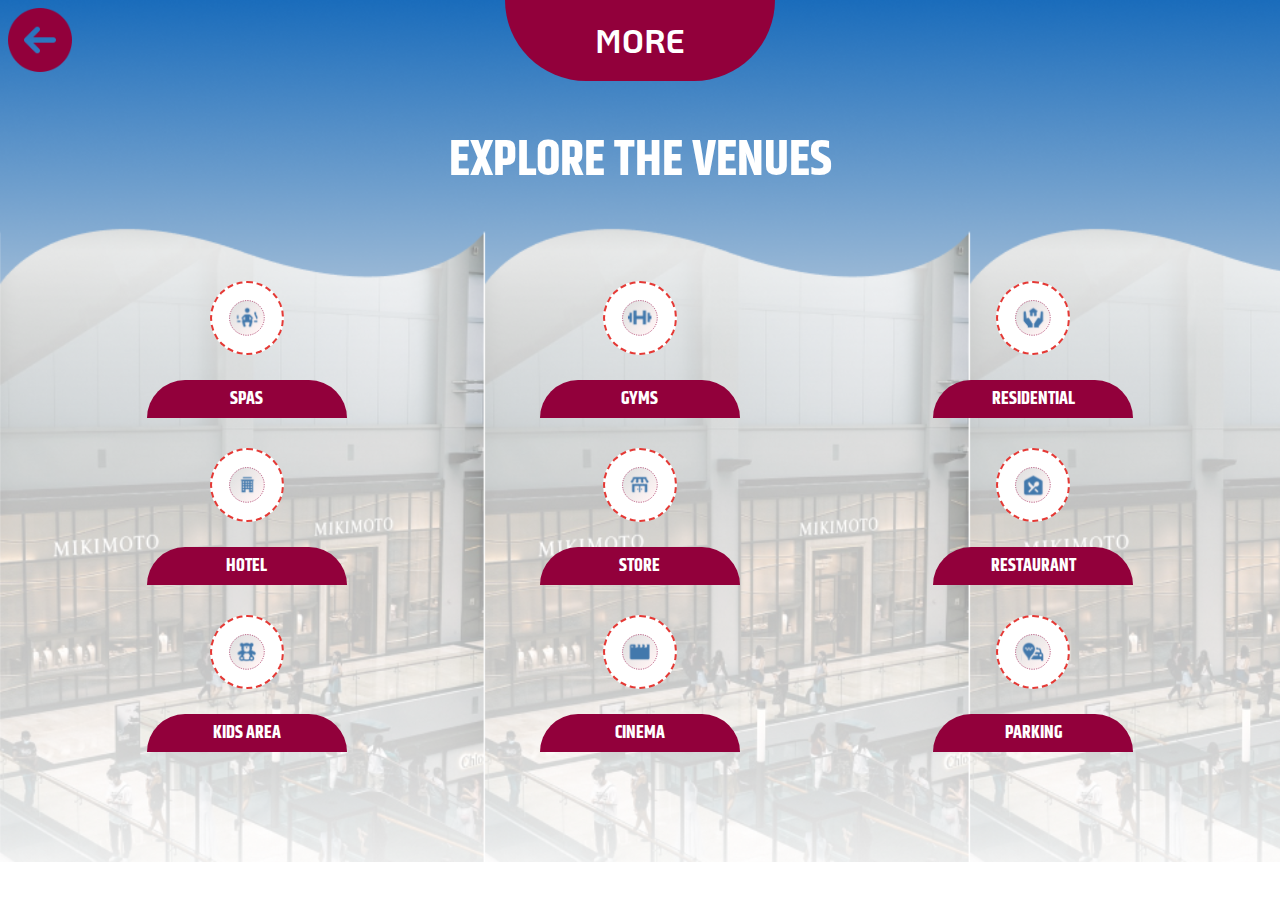
==== more.html @ b0e156e5 "first commit" ====
<!DOCTYPE html>
<html lang="en">

<head>
    <meta charset="UTF-8">
    <meta http-equiv="X-UA-Compatible" content="IE=edge">
    <meta name="viewport" content="width=device-width, initial-scale=1.0">
    <title>Index</title>
    <link rel="stylesheet" href="./css/style.min.css">
    <link rel="preconnect" href="https://fonts.googleapis.com">
    <link rel="preconnect" href="https://fonts.gstatic.com" crossorigin>
    <link href="https://fonts.googleapis.com/css2?family=Bricolage+Grotesque&family=Inter:wght@100;300;700;900&family=Khand:wght@700&family=KoHo:wght@700&family=Laila:wght@400;700&family=Mali:wght@700&display=swap" rel="stylesheet">
</head>

<body class="main__body">

    <main>
        <section class="section__more">
  <div class="section__more-head">
        <div class="back">
            <a href="./index.html">
                <img class="back-svg" src="./img/back-arrow.svg" alt="">
            </a>
        </div>

        <div class="head-name">
            <p>more</p>
        </div>

   </div>
    <div class="section__more-title">
        <h1>explore the venues</h1>
    </div>

    <div class="section__more-content">
        <div class="items-container">
            <div class="item">
              <div class="icon-container">
                <img src="./img/spas1.svg" alt="Spas">
              </div>
              <span class="item-label">SPAS</span>
            </div>
            <div class="item">
              <div class="icon-container">
                <img src="./img/gym1.svg" alt="Gyms">
              </div>
              <span class="item-label">GYMS</span>
            </div>
            <div class="item">
              <div class="icon-container">
                <img src="./img/residential1.svg" alt="Residential">
              </div>
              <span class="item-label">RESIDENTIAL</span>
            </div>

            <div class="item">
                <div class="icon-container">
                  <img src="./img/hotel.svg" alt="Spas">
                </div>
                <span class="item-label">Hotel</span>
              </div>
              <div class="item">
                <div class="icon-container">
                  <img src="./img/store1.svg" alt="Gyms">
                </div>
                <span class="item-label">Store</span>
              </div>
              <div class="item">
                <div class="icon-container">
                  <img src="./img/restaurant1.svg" alt="Residential">
                </div>
                <span class="item-label">restaurant</span>
              </div>

              <div class="item">
                <div class="icon-container">
                  <img src="./img/kids.svg" alt="Spas">
                </div>
                <span class="item-label">Kids area</span>
              </div>
              <div class="item">
                <div class="icon-container">
                  <img src="./img/cinema.svg" alt="Gyms">
                </div>
                <span class="item-label">Cinema</span>
              </div>
              <div class="item">
                <div class="icon-container">
                  <img src="./img/taxi.svg" alt="Residential">
                </div>
                <span class="item-label">parking</span>
              </div>

          </div>
          
    </div>

</section>
    </main>



</body>

<script src="./js/scripts.min.js"></script>

</html>
---- css/style.min.css ----
@charset "UTF-8";*{padding:0;margin:0;border:0}*,:after,:before{-webkit-box-sizing:border-box;box-sizing:border-box}aside,footer,header,nav,section{display:block}body{line-height:1;-ms-text-size-adjust:100%;-moz-text-size-adjust:100%;-webkit-text-size-adjust:100%}input::-ms-clear{display:none}button{cursor:pointer}button::-moz-focus-inner{padding:0;border:0}a,a:visited{text-decoration:none}a:hover{text-decoration:none}ul li{list-style:none}img{vertical-align:top}h1,h2,h3,h4,h5,h6{font-weight:inherit;font-size:inherit}.container{max-width:1240px;width:100%;margin:0 auto;padding:0 20px}body{overflow-x:hidden;font-family:"Bricolage Grotesque",sans-serif;font-family:Inter,sans-serif;font-family:Khand,sans-serif;font-family:KoHo,sans-serif;font-family:Laila,serif;font-family:Mali,cursive}body.locked{overflow:hidden}@-webkit-keyframes fade{0%{opacity:0}100%{opacity:1}}@keyframes fade{0%{opacity:0}100%{opacity:1}}.section__explore{background-image:url(../img/background1.png);background-size:contain;display:-webkit-box;display:-ms-flexbox;display:flex;padding:100px 50px;width:100%;-webkit-box-orient:vertical;-webkit-box-direction:normal;-ms-flex-direction:column;flex-direction:column}.section__explore .content__explore{width:100%;display:-webkit-box;display:-ms-flexbox;display:flex;-webkit-box-orient:vertical;-webkit-box-direction:normal;-ms-flex-direction:column;flex-direction:column;-webkit-box-pack:center;-ms-flex-pack:center;justify-content:center;-webkit-box-align:center;-ms-flex-align:center;align-items:center}.section__explore .content__explore .search-container{margin:auto;border-radius:25px;overflow:hidden;background:0 0;border:1px #fff;width:100%;max-width:850px;display:-webkit-box;display:-ms-flexbox;display:flex;-webkit-box-pack:center;-ms-flex-pack:center;justify-content:center;-webkit-box-align:center;-ms-flex-align:center;align-items:center}.section__explore .content__explore .search-container #search-input{border-radius:50px;border:3px solid #fff;padding:30px 50px;width:100%;max-width:850px;background:0 0;outline:0;text-align:center;color:#fff;font-family:Inter;font-size:50px;font-style:normal;font-weight:100;line-height:normal}.section__explore .content__explore .search-container #search-input::-webkit-input-placeholder{color:#fff;opacity:1}.section__explore .content__explore .search-container #search-input::-moz-placeholder{color:#fff;opacity:1}.section__explore .content__explore .search-container #search-input:-ms-input-placeholder{color:#fff;opacity:1}.section__explore .content__explore .search-container #search-input::-ms-input-placeholder{color:#fff;opacity:1}.section__explore .content__explore .search-container #search-input::placeholder{color:#fff;opacity:1}.section__explore .content__explore .search-container #search-input:-ms-input-placeholder{color:#fff}.section__explore .content__explore .search-container #search-input::-ms-input-placeholder{color:#fff}.section__explore .content__explore .search-container #search-input::-webkit-input-placeholder{color:#fff}.section__explore .content__explore .section__title{display:-webkit-box;display:-ms-flexbox;display:flex;-webkit-box-pack:center;-ms-flex-pack:center;justify-content:center;margin-top:100px}.section__explore .content__explore .section__title h1{color:#fff;font-family:Inter,sans-serif;font-size:80px;font-style:normal;font-weight:700;line-height:normal;text-transform:uppercase}.section__explore .content__explore .explore__area{margin-top:20px;padding-top:44px;padding-bottom:50px;padding-left:44px;padding-right:44px;display:-webkit-box;display:-ms-flexbox;display:flex;-webkit-box-orient:vertical;-webkit-box-direction:normal;-ms-flex-direction:column;flex-direction:column;-webkit-box-pack:center;-ms-flex-pack:center;justify-content:center;-webkit-box-align:center;-ms-flex-align:center;align-items:center;width:100%;max-width:1800px;height:auto;border-radius:49px;background:#fff;-webkit-box-shadow:1px 7px 10px 0 rgba(0,0,0,.65);box-shadow:1px 7px 10px 0 rgba(0,0,0,.65)}.section__explore .content__explore .explore__area h2{color:#92003b;font-family:Inter;font-size:59px;font-style:normal;font-weight:300;line-height:normal;text-transform:uppercase;text-align:center}.section__explore .content__explore .explore__area h2 span{color:#92003b;text-align:center;font-family:Inter;font-size:96px;font-style:normal;font-weight:900;line-height:normal;text-transform:uppercase}.section__explore .content__explore .explore__area .explore__area-title{display:-webkit-box;display:-ms-flexbox;display:flex;-webkit-box-orient:vertical;-webkit-box-direction:normal;-ms-flex-direction:column;flex-direction:column}.section__explore .content__explore .explore__area .buttons{display:-webkit-box;display:-ms-flexbox;display:flex;-webkit-box-orient:vertical;-webkit-box-direction:normal;-ms-flex-direction:column;flex-direction:column;gap:30px;margin-top:120px;width:100%;-webkit-box-pack:center;-ms-flex-pack:center;justify-content:center;-webkit-box-align:center;-ms-flex-align:center;align-items:center}.section__explore .content__explore .explore__area a.explore-btn{border-radius:50px;background:#4278ac;-webkit-box-shadow:0 4px 4px 0 rgba(0,0,0,.65);box-shadow:0 4px 4px 0 rgba(0,0,0,.65);color:#fff;font-family:Inter;font-size:48px;font-style:normal;font-weight:700;line-height:normal;width:100%;max-width:515px;padding:10px 38px;text-align:center}.section__explore .content__explore .navigation-menu{margin-top:100px}.section__explore .content__explore .navigation-menu .menu-list{display:-webkit-box;display:-ms-flexbox;display:flex;gap:50px}.section__explore .content__explore .navigation-menu .menu-list .menu-item .menu__item-link{display:-webkit-box;display:-ms-flexbox;display:flex;-webkit-box-orient:vertical;-webkit-box-direction:normal;-ms-flex-direction:column;flex-direction:column}.section__explore .content__explore .navigation-menu .menu-list .menu-item .menu__item-link .item-svg{width:100%;max-width:200px;height:100%;min-height:200px}.section__explore .content__explore .navigation-menu .menu-list .menu-item .menu__item-link span{color:#fff;font-family:Inter;font-size:48px;font-style:normal;font-weight:700;line-height:normal;text-align:center}.section__more{background-image:url(../img/background2.png);background-size:contain;display:-webkit-box;display:-ms-flexbox;display:flex;padding:0 50px 100px 50px;width:100%;-webkit-box-orient:vertical;-webkit-box-direction:normal;-ms-flex-direction:column;flex-direction:column}.section__more-head{display:-webkit-box;display:-ms-flexbox;display:flex;-webkit-box-pack:center;-ms-flex-pack:center;justify-content:center;width:100%}.section__more-head .back{position:absolute;left:0;top:0}.section__more-head .back a img{width:100%;max-width:150px;height:100%;min-height:150px}.section__more-head .head-name{top:0;left:50%;background-color:#92003b;padding:20px 90px;border-bottom-left-radius:200px;border-bottom-right-radius:200px}.section__more-head .head-name p{color:#fff;text-align:center;font-family:KoHo;font-size:32px;font-style:normal;font-weight:700;line-height:normal;text-transform:uppercase}.section__more-title{display:-webkit-box;display:-ms-flexbox;display:flex;-webkit-box-pack:center;-ms-flex-pack:center;justify-content:center;-webkit-box-align:center;-ms-flex-align:center;align-items:center;-ms-flex-item-align:center;align-self:center;margin-top:100px;height:auto;width:100%;text-align:center}.section__more-title h1{color:#fff;text-align:center;font-family:Khand;font-size:96px;font-style:normal;font-weight:700;line-height:120%;text-transform:uppercase}.section__more-content{margin-top:180px}.section__more-content .items-container{display:-webkit-box;display:-ms-flexbox;display:flex;-ms-flex-pack:distribute;justify-content:space-around;-ms-flex-wrap:wrap;flex-wrap:wrap}.section__more-content .items-container .item{-ms-flex-preferred-size:30%;flex-basis:30%;text-align:center;margin:10px;margin-top:20px}.section__more-content .items-container .item .icon-container{display:inline-block;margin-bottom:5px;border-radius:50%;background-color:#fff;padding:10px;border:2px dashed #e53935}.section__more-content .items-container .item .icon-container img{width:100%;max-width:130px;height:100%;min-height:130px}.section__more-content .items-container .item .item-label{display:block;border-radius:40px 40px 0 0;background:#92003b;width:100%;max-width:330px;-ms-flex-item-align:center;align-self:center;margin:0 auto;padding:5px 10px;color:#fff;text-align:center;font-family:Khand;font-size:41px;font-style:normal;font-weight:700;line-height:normal;text-transform:uppercase;margin-top:20px}.section__stores{background-image:url(../img/background-stores.png);background-repeat:no-repeat;background-size:cover;background-position:center;padding-bottom:140px;padding-top:0;display:-webkit-box;display:-ms-flexbox;display:flex;-webkit-box-orient:vertical;-webkit-box-direction:normal;-ms-flex-direction:column;flex-direction:column}.section__stores-head{display:-webkit-box;display:-ms-flexbox;display:flex;-webkit-box-pack:center;-ms-flex-pack:center;justify-content:center;width:100%}.section__stores-head .back{position:absolute;left:0;top:0}.section__stores-head .back a img{width:100%;max-width:150px;height:100%;min-height:150px}.section__stores-head .head-name{top:0;left:50%;background-color:#92003b;padding:20px 90px;border-bottom-left-radius:200px;border-bottom-right-radius:200px}.section__stores-head .head-name p{color:#fff;text-align:center;font-family:KoHo;font-size:32px;font-style:normal;font-weight:700;line-height:normal;text-transform:uppercase}.section__stores .swiper-container{margin-top:50px}.section__stores .swiper-container .swiper-wrapper .swiper-slide{display:-webkit-box;display:-ms-flexbox;display:flex;-webkit-box-pack:justify;-ms-flex-pack:justify;justify-content:space-between;padding:20px}.section__stores .swiper-container .swiper-wrapper .swiper-slide .items{display:grid;grid-template-columns:repeat(3,minmax(0,1fr));gap:20px;-webkit-box-pack:center;-ms-flex-pack:center;justify-content:center;width:100%;padding:20px}.section__stores .swiper-container .swiper-wrapper .swiper-slide .item{margin:0 auto;border:5px solid #4278ac;width:100%;max-width:500px;border-radius:50px;overflow:hidden;-webkit-box-shadow:0 4px 8px rgba(0,0,0,.1);box-shadow:0 4px 8px rgba(0,0,0,.1);background:#fff;-webkit-box-align:center;-ms-flex-align:center;align-items:center;border:5px solid #4278ac;border-radius:50px;overflow:hidden;box-shadow:0 4px 8px rgba(0,0,0,.1);background:#fff}.section__stores .swiper-container .swiper-wrapper .swiper-slide .item .image-container img{width:100%;border:5px solid #4278ac;border-bottom-right-radius:50px;border-bottom-left-radius:50px;height:auto}.section__stores .swiper-container .swiper-wrapper .swiper-slide .item .text-container{width:100%;margin-top:35px}.section__stores .swiper-container .swiper-wrapper .swiper-slide .item .text-container h2{background-color:#92003b;margin:0;padding:10px;color:#fff;text-align:center;font-family:KoHo;font-size:21px;font-style:normal;font-weight:700;line-height:normal}.section__stores .swiper-container .swiper-wrapper .swiper-slide .item .links{margin-top:15px;display:-webkit-box;display:-ms-flexbox;display:flex;-webkit-box-pack:center;-ms-flex-pack:center;justify-content:center;padding:10px 0;gap:10px}.section__stores .swiper-container .swiper-wrapper .swiper-slide .item .links a{border-radius:30px;border:1px solid #92003b;padding:5px;display:-webkit-box;display:-ms-flexbox;display:flex;-webkit-box-align:center;-ms-flex-align:center;align-items:center;color:#92003b;text-align:center;font-family:KoHo;font-size:17px;font-style:normal;font-weight:700;line-height:normal}.section__stores .swiper-container .swiper-wrapper .swiper-slide .item .links a img{width:24px;margin-right:8px}.section__stores .swiper-container .pagination-container{display:-webkit-box;display:-ms-flexbox;display:flex;-webkit-box-align:center;-ms-flex-align:center;align-items:center;-webkit-box-pack:center;-ms-flex-pack:center;justify-content:center;gap:10px}.section__stores .swiper-container .pagination-container .pagination-dots{display:-webkit-box;display:-ms-flexbox;display:flex;-webkit-box-pack:center;-ms-flex-pack:center;justify-content:center;-webkit-box-align:center;-ms-flex-align:center;align-items:center;gap:5px;background:#92003b;width:15px;height:15px;border-radius:5px}.section__stores .page-button-next,.section__stores .page-button-prev{padding:5px 10px;border:1px solid #92003b;color:#92003b;text-align:center;font-family:KoHo;font-size:27px;font-weight:700;cursor:pointer}.section__stores .page-button-prev{position:absolute;left:10%}.section__stores .page-button-next{position:absolute;right:10%}.section__navigation{background-image:url(../img/background5.png);background-size:100% 100%;padding-top:0;padding-bottom:0;display:-webkit-box;display:-ms-flexbox;display:flex;-webkit-box-orient:vertical;-webkit-box-direction:normal;-ms-flex-direction:column;flex-direction:column;width:100%;position:relative}.section__navigation-head{display:-webkit-box;display:-ms-flexbox;display:flex;-webkit-box-pack:center;-ms-flex-pack:center;justify-content:center;width:100%}.section__navigation-head .back{position:absolute;left:0;top:0}.section__navigation-head .back a img{width:100%;max-width:150px;height:100%;min-height:150px}.section__navigation .top-scheme{padding-top:20px;margin:0 auto;width:100%;display:-webkit-box;display:-ms-flexbox;display:flex;-webkit-box-pack:center;-ms-flex-pack:center;justify-content:center}.section__navigation .top-scheme .scheme{max-width:1250px;width:100%}.section__navigation .nav-info{position:relative;width:100%}.section__navigation .nav-info .mid-img{width:100%;display:-webkit-box;display:-ms-flexbox;display:flex;-webkit-box-pack:center;-ms-flex-pack:center;justify-content:center}.section__navigation .nav-info .mid-img .shoes-img{max-width:1250px;width:100%}.section__navigation .nav-info .card{position:absolute;bottom:0;left:50%;padding:40px 80px;background-color:#fff;-webkit-transform:translateX(-50%);-ms-transform:translateX(-50%);transform:translateX(-50%);border-radius:50px;-webkit-box-shadow:0 4px 8px rgba(0,0,0,.2);box-shadow:0 4px 8px rgba(0,0,0,.2);margin-top:-160px;position:relative;z-index:10;width:100%;max-width:1000px;-webkit-box-sizing:border-box;box-sizing:border-box;font-family:Arial,sans-serif}.section__navigation .nav-info .card .card-content h1{color:#92003b;text-align:center;font-family:Laila;font-size:72px;font-style:normal;font-weight:700;line-height:normal;margin-top:50px}.section__navigation .nav-info .card p{color:#4e474a;text-align:center;font-family:Laila;font-size:32px;font-style:normal;font-weight:400;line-height:normal}.section__navigation .nav-info .card .start-navigation-btn{border-radius:10px;background:#92003b;padding:10px 20px;margin-top:20px;border:none;display:-webkit-inline-box;display:-ms-inline-flexbox;display:inline-flex;-webkit-box-align:center;-ms-flex-align:center;align-items:center;-webkit-box-pack:center;-ms-flex-pack:center;justify-content:center;cursor:pointer;text-transform:uppercase;width:100%;max-width:1000px;color:#fff;font-family:Laila;font-size:44px;font-style:normal;font-weight:700;line-height:normal}.section__navigation .nav-info .card .start-navigation-btn .icon{margin-right:10px}.section__navigation .nav-info .card .start-navigation-btn img{width:70px;height:70px}.section__floor{background-image:url(../img/background-5.png);background-size:100vw 100vh;height:100vh;background-repeat:no-repeat;background-position:center center;margin:0 auto;padding-top:0;padding-bottom:0;display:-webkit-box;display:-ms-flexbox;display:flex;-webkit-box-orient:vertical;-webkit-box-direction:normal;-ms-flex-direction:column;flex-direction:column;width:100%;position:relative}.section__floor-head{display:-webkit-box;display:-ms-flexbox;display:flex;-webkit-box-pack:center;-ms-flex-pack:center;justify-content:center;width:100%;background-color:#1a6cbb;padding:70px 0}.section__floor-head .back-bordered{position:absolute;left:2%;top:2%}.section__floor-head .back-bordered a img{width:100%;max-width:150px;height:100%;min-height:150px}.section__floor-head .head-title{color:#fff;text-align:center;font-family:Lora;font-size:42px;font-style:normal;font-weight:700;line-height:normal}.section__floor .levels{margin-top:20px}.section__floor .levels .levels-title{color:#fff;text-align:center;font-family:Lora;font-size:36px;font-style:normal;font-weight:700;line-height:normal;padding:10px 15px;background-color:#92003b;width:100%;max-width:240px}.section__floor .levels .levels-col{margin-top:20px;display:-webkit-box;display:-ms-flexbox;display:flex;-webkit-box-orient:vertical;-webkit-box-direction:normal;-ms-flex-direction:column;flex-direction:column}.section__floor .levels .levels-col .levels-col-item{padding:40px 60px;border-radius:0 62px 62px 0;border:3px solid #1a6cbb;background:#fff;color:#92003b;text-align:center;font-family:Lora;font-size:32px;font-style:normal;font-weight:700;line-height:normal;width:100%;max-width:240px}.section__floor .levels .levels-col .levels-col-item.active{background-color:#92003b;color:#fff}.section__zoom{position:relative;z-index:999;margin-top:-60px}.section__zoom .zoom-items{display:-webkit-box;display:-ms-flexbox;display:flex;-webkit-box-pack:center;-ms-flex-pack:center;justify-content:center;-webkit-box-align:center;-ms-flex-align:center;align-items:center}.section__zoom .zoom-button-container{display:-webkit-box;display:-ms-flexbox;display:flex;border:2px solid #1a6cbb;border-radius:62px}.section__zoom .zoom-in,.section__zoom .zoom-out{background:#fff;padding:10px;display:-webkit-box;display:-ms-flexbox;display:flex;-webkit-box-align:center;-ms-flex-align:center;align-items:center;-webkit-box-pack:center;-ms-flex-pack:center;justify-content:center;border:none}.section__zoom .zoom-in{border-top-left-radius:62px;border-bottom-left-radius:62px}.section__zoom .zoom-out{border-top-right-radius:62px;border-bottom-right-radius:62px}.section__zoom .divider{width:2px;background-color:#1a6cbb;margin:0}.section__zoom .zoom-in img,.section__zoom .zoom-out img{width:100px;height:100px}.toggle-section{margin-top:20px;padding:0 50px 50px 50px}.toggle-section .toggle-items{display:-webkit-box;display:-ms-flexbox;display:flex;-ms-flex-pack:distribute;justify-content:space-around;gap:7px}.toggle-section .toggle-items img{width:100px;height:100px}.toggle-section .toggle-items button{background:0 0;margin-top:5px}.toggle-section .toggle-items button img{width:70px}.toggle-section .toggle-items .toggle-item{display:-webkit-box;display:-ms-flexbox;display:flex;-webkit-box-pack:center;-ms-flex-pack:center;justify-content:center;-webkit-box-orient:vertical;-webkit-box-direction:normal;-ms-flex-direction:column;flex-direction:column}.toggle-section .toggle-items .toggle-item img{width:100px}.section__mall{height:100vh;background-repeat:no-repeat;background-position:center center;margin:0 auto;display:-webkit-box;display:-ms-flexbox;display:flex;-webkit-box-orient:vertical;-webkit-box-direction:normal;-ms-flex-direction:column;flex-direction:column;width:100%;position:relative}.section__mall-head{display:-webkit-box;display:-ms-flexbox;display:flex;-webkit-box-pack:center;-ms-flex-pack:center;justify-content:center;width:100%;background-color:#1a6cbb;padding:70px 0}.section__mall-head .back-bordered{position:absolute;left:2%;top:2%}.section__mall-head .back-bordered a img{width:100%;max-width:150px;height:100%;min-height:150px}.section__mall-head .head-title{color:#fff;text-align:center;font-family:Lora;font-size:42px;font-style:normal;font-weight:700;line-height:normal}.section__mall .action-section{display:-webkit-box;display:-ms-flexbox;display:flex;-webkit-box-pack:center;-ms-flex-pack:center;justify-content:center;-webkit-box-align:center;-ms-flex-align:center;align-items:center;-webkit-box-orient:vertical;-webkit-box-direction:normal;-ms-flex-direction:column;flex-direction:column;padding-left:50px;padding-right:50px}.section__mall .action-section .action-wrapper{position:relative;z-index:999;border-radius:50px;-webkit-box-shadow:0 3px 4px 0 rgba(0,0,0,.28);box-shadow:0 3px 4px 0 rgba(0,0,0,.28);width:50%;padding:0 20px 160px 20px;margin-bottom:-230px;background:#fff}.section__mall .action-section .action-wrapper .action-btns{display:-webkit-box;display:-ms-flexbox;display:flex;-webkit-box-orient:vertical;-webkit-box-direction:normal;-ms-flex-direction:column;flex-direction:column;-webkit-box-pack:center;-ms-flex-pack:center;justify-content:center;-webkit-box-align:center;-ms-flex-align:center;align-items:center;padding-top:80px;gap:50px}.section__mall .action-section .action-wrapper .action-btns .action-btn{display:-webkit-box;display:-ms-flexbox;display:flex;color:#807378;font-family:Mali;font-size:38px;font-style:normal;font-weight:700;line-height:normal;border-radius:0 50px 50px 0;border:3px solid #4278ac;-webkit-box-shadow:0 3px 4px 0 rgba(0,0,0,.28);box-shadow:0 3px 4px 0 rgba(0,0,0,.28);width:100%;max-width:850px;-webkit-box-align:center;-ms-flex-align:center;align-items:center}.section__mall .action-section .action-wrapper .action-btns .action-btn .icon{background:#4278ac;padding:5px}.section__mall .action-section .action-wrapper .action-btns .action-btn .icon img{width:100%;max-width:50px;height:100%;min-height:50px}.section__mall .action-section .action-wrapper .action-btns .action-btn .btn-text{margin:0 auto}.section__mall .action-section .action-wrapper .action-btns .search-btn{border-radius:50px;border:3px solid #92003b;background:#92003b;color:#fff;font-family:Mali;font-size:22px;font-style:normal;font-weight:700;line-height:normal;padding:10px 15px;width:100%;max-width:350px;-webkit-box-align:center;-ms-flex-align:center;align-items:center;text-align:center}.section__mall .action-section .action-wrapper .action-btns .search-btn img{width:100%;max-width:30px;min-height:100%;height:30px}.section__mall .action-section .map-section{z-index:1;position:relative;display:-webkit-box;display:-ms-flexbox;display:flex;-webkit-box-pack:center;-ms-flex-pack:center;justify-content:center;-webkit-box-align:center;-ms-flex-align:center;align-items:center;width:100vw;height:100vh}.section__mall .action-section .map-section img{width:100vw;height:80vh}@font-face{font-family:swiper-icons;src:url("data:application/font-woff;charset=utf-8;base64, [base64]//wADZ2x5ZgAAAywAAADMAAAD2MHtryVoZWFkAAABbAAAADAAAAA2E2+eoWhoZWEAAAGcAAAAHwAAACQC9gDzaG10eAAAAigAAAAZAAAArgJkABFsb2NhAAAC0AAAAFoAAABaFQAUGG1heHAAAAG8AAAAHwAAACAAcABAbmFtZQAAA/gAAAE5AAACXvFdBwlwb3N0AAAFNAAAAGIAAACE5s74hXjaY2BkYGAAYpf5Hu/j+W2+MnAzMYDAzaX6QjD6/4//Bxj5GA8AuRwMYGkAPywL13jaY2BkYGA88P8Agx4j+/8fQDYfA1AEBWgDAIB2BOoAeNpjYGRgYNBh4GdgYgABEMnIABJzYNADCQAACWgAsQB42mNgYfzCOIGBlYGB0YcxjYGBwR1Kf2WQZGhhYGBiYGVmgAFGBiQQkOaawtDAoMBQxXjg/wEGPcYDDA4wNUA2CCgwsAAAO4EL6gAAeNpj2M0gyAACqxgGNWBkZ2D4/wMA+xkDdgAAAHjaY2BgYGaAYBkGRgYQiAHyGMF8FgYHIM3DwMHABGQrMOgyWDLEM1T9/w8UBfEMgLzE////P/5//f/V/xv+r4eaAAeMbAxwIUYmIMHEgKYAYjUcsDAwsLKxc3BycfPw8jEQA/[base64]/uznmfPFBNODM2K7MTQ45YEAZqGP81AmGGcF3iPqOop0r1SPTaTbVkfUe4HXj97wYE+yNwWYxwWu4v1ugWHgo3S1XdZEVqWM7ET0cfnLGxWfkgR42o2PvWrDMBSFj/IHLaF0zKjRgdiVMwScNRAoWUoH78Y2icB/yIY09An6AH2Bdu/UB+yxopYshQiEvnvu0dURgDt8QeC8PDw7Fpji3fEA4z/PEJ6YOB5hKh4dj3EvXhxPqH/SKUY3rJ7srZ4FZnh1PMAtPhwP6fl2PMJMPDgeQ4rY8YT6Gzao0eAEA409DuggmTnFnOcSCiEiLMgxCiTI6Cq5DZUd3Qmp10vO0LaLTd2cjN4fOumlc7lUYbSQcZFkutRG7g6JKZKy0RmdLY680CDnEJ+UMkpFFe1RN7nxdVpXrC4aTtnaurOnYercZg2YVmLN/d/gczfEimrE/fs/bOuq29Zmn8tloORaXgZgGa78yO9/cnXm2BpaGvq25Dv9S4E9+5SIc9PqupJKhYFSSl47+Qcr1mYNAAAAeNptw0cKwkAAAMDZJA8Q7OUJvkLsPfZ6zFVERPy8qHh2YER+3i/BP83vIBLLySsoKimrqKqpa2hp6+jq6RsYGhmbmJqZSy0sraxtbO3sHRydnEMU4uR6yx7JJXveP7WrDycAAAAAAAH//wACeNpjYGRgYOABYhkgZgJCZgZNBkYGLQZtIJsFLMYAAAw3ALgAeNolizEKgDAQBCchRbC2sFER0YD6qVQiBCv/H9ezGI6Z5XBAw8CBK/m5iQQVauVbXLnOrMZv2oLdKFa8Pjuru2hJzGabmOSLzNMzvutpB3N42mNgZGBg4GKQYzBhYMxJLMlj4GBgAYow/P/PAJJhLM6sSoWKfWCAAwDAjgbRAAB42mNgYGBkAIIbCZo5IPrmUn0hGA0AO8EFTQAA");font-weight:400;font-style:normal}:root{--swiper-theme-color:#007aff}.swiper{margin-left:auto;margin-right:auto;position:relative;overflow:hidden;list-style:none;padding:0;z-index:1}.swiper-vertical>.swiper-wrapper{-webkit-box-orient:vertical;-webkit-box-direction:normal;-ms-flex-direction:column;flex-direction:column}.swiper-wrapper{position:relative;width:100%;height:100%;z-index:1;display:-webkit-box;display:-ms-flexbox;display:flex;-webkit-transition-property:-webkit-transform;transition-property:-webkit-transform;-o-transition-property:transform;transition-property:transform;transition-property:transform,-webkit-transform;-webkit-box-sizing:content-box;box-sizing:content-box}.swiper-android .swiper-slide,.swiper-wrapper{-webkit-transform:translate3d(0,0,0);transform:translate3d(0,0,0)}.swiper-pointer-events{-ms-touch-action:pan-y;touch-action:pan-y}.swiper-pointer-events.swiper-vertical{-ms-touch-action:pan-x;touch-action:pan-x}.swiper-slide{-ms-flex-negative:0;flex-shrink:0;width:100%;height:100%;position:relative;-webkit-transition-property:-webkit-transform;transition-property:-webkit-transform;-o-transition-property:transform;transition-property:transform;transition-property:transform,-webkit-transform}.swiper-slide-invisible-blank{visibility:hidden}.swiper-autoheight,.swiper-autoheight .swiper-slide{height:auto}.swiper-autoheight .swiper-wrapper{-webkit-box-align:start;-ms-flex-align:start;align-items:flex-start;-webkit-transition-property:height,-webkit-transform;transition-property:height,-webkit-transform;-o-transition-property:transform,height;transition-property:transform,height;transition-property:transform,height,-webkit-transform}.swiper-3d,.swiper-3d.swiper-css-mode .swiper-wrapper{-webkit-perspective:1200px;perspective:1200px}.swiper-3d .swiper-cube-shadow,.swiper-3d .swiper-slide,.swiper-3d .swiper-slide-shadow,.swiper-3d .swiper-slide-shadow-bottom,.swiper-3d .swiper-slide-shadow-left,.swiper-3d .swiper-slide-shadow-right,.swiper-3d .swiper-slide-shadow-top,.swiper-3d .swiper-wrapper{-webkit-transform-style:preserve-3d;transform-style:preserve-3d}.swiper-3d .swiper-slide-shadow,.swiper-3d .swiper-slide-shadow-bottom,.swiper-3d .swiper-slide-shadow-left,.swiper-3d .swiper-slide-shadow-right,.swiper-3d .swiper-slide-shadow-top{position:absolute;left:0;top:0;width:100%;height:100%;pointer-events:none;z-index:10}.swiper-3d .swiper-slide-shadow{background:rgba(0,0,0,.15)}.swiper-3d .swiper-slide-shadow-left{background-image:-webkit-gradient(linear,right top,left top,from(rgba(0,0,0,.5)),to(rgba(0,0,0,0)));background-image:-o-linear-gradient(right,rgba(0,0,0,.5),rgba(0,0,0,0));background-image:linear-gradient(to left,rgba(0,0,0,.5),rgba(0,0,0,0))}.swiper-3d .swiper-slide-shadow-right{background-image:-webkit-gradient(linear,left top,right top,from(rgba(0,0,0,.5)),to(rgba(0,0,0,0)));background-image:-o-linear-gradient(left,rgba(0,0,0,.5),rgba(0,0,0,0));background-image:linear-gradient(to right,rgba(0,0,0,.5),rgba(0,0,0,0))}.swiper-3d .swiper-slide-shadow-top{background-image:-webkit-gradient(linear,left bottom,left top,from(rgba(0,0,0,.5)),to(rgba(0,0,0,0)));background-image:-o-linear-gradient(bottom,rgba(0,0,0,.5),rgba(0,0,0,0));background-image:linear-gradient(to top,rgba(0,0,0,.5),rgba(0,0,0,0))}.swiper-3d .swiper-slide-shadow-bottom{background-image:-webkit-gradient(linear,left top,left bottom,from(rgba(0,0,0,.5)),to(rgba(0,0,0,0)));background-image:-o-linear-gradient(top,rgba(0,0,0,.5),rgba(0,0,0,0));background-image:linear-gradient(to bottom,rgba(0,0,0,.5),rgba(0,0,0,0))}.swiper-css-mode>.swiper-wrapper{overflow:auto;scrollbar-width:none;-ms-overflow-style:none}.swiper-css-mode>.swiper-wrapper::-webkit-scrollbar{display:none}.swiper-css-mode>.swiper-wrapper>.swiper-slide{scroll-snap-align:start start}.swiper-horizontal.swiper-css-mode>.swiper-wrapper{-ms-scroll-snap-type:x mandatory;scroll-snap-type:x mandatory}.swiper-vertical.swiper-css-mode>.swiper-wrapper{-ms-scroll-snap-type:y mandatory;scroll-snap-type:y mandatory}.swiper-centered>.swiper-wrapper::before{content:"";-ms-flex-negative:0;flex-shrink:0;-webkit-box-ordinal-group:10000;-ms-flex-order:9999;order:9999}.swiper-centered.swiper-horizontal>.swiper-wrapper>.swiper-slide:first-child{-webkit-margin-start:var(--swiper-centered-offset-before);margin-inline-start:var(--swiper-centered-offset-before)}.swiper-centered.swiper-horizontal>.swiper-wrapper::before{height:100%;min-height:1px;width:var(--swiper-centered-offset-after)}.swiper-centered.swiper-vertical>.swiper-wrapper>.swiper-slide:first-child{-webkit-margin-before:var(--swiper-centered-offset-before);margin-block-start:var(--swiper-centered-offset-before)}.swiper-centered.swiper-vertical>.swiper-wrapper::before{width:100%;min-width:1px;height:var(--swiper-centered-offset-after)}.swiper-centered>.swiper-wrapper>.swiper-slide{scroll-snap-align:center center}.swiper-virtual.swiper-css-mode .swiper-wrapper::after{content:"";position:absolute;left:0;top:0;pointer-events:none}.swiper-virtual.swiper-css-mode.swiper-horizontal .swiper-wrapper::after{height:1px;width:var(--swiper-virtual-size)}.swiper-virtual.swiper-css-mode.swiper-vertical .swiper-wrapper::after{width:1px;height:var(--swiper-virtual-size)}:root{--swiper-navigation-size:44px}.swiper-button-next,.swiper-button-prev{position:absolute;top:50%;width:calc(var(--swiper-navigation-size)/ 44 * 27);height:var(--swiper-navigation-size);margin-top:calc(0px - var(--swiper-navigation-size)/ 2);z-index:10;cursor:pointer;display:-webkit-box;display:-ms-flexbox;display:flex;-webkit-box-align:center;-ms-flex-align:center;align-items:center;-webkit-box-pack:center;-ms-flex-pack:center;justify-content:center;color:var(--swiper-navigation-color,var(--swiper-theme-color))}.swiper-button-next.swiper-button-disabled,.swiper-button-prev.swiper-button-disabled{opacity:.35;cursor:auto;pointer-events:none}.swiper-button-next:after,.swiper-button-prev:after{font-family:swiper-icons;font-size:var(--swiper-navigation-size);text-transform:none!important;letter-spacing:0;text-transform:none;font-variant:initial;line-height:1}.swiper-button-prev,.swiper-rtl .swiper-button-next{left:10px;right:auto}.swiper-button-prev:after,.swiper-rtl .swiper-button-next:after{content:"prev"}.swiper-button-next,.swiper-rtl .swiper-button-prev{right:10px;left:auto}.swiper-button-next:after,.swiper-rtl .swiper-button-prev:after{content:"next"}.swiper-button-lock{display:none}.swiper-pagination{position:absolute;text-align:center;-webkit-transition:.3s opacity;-o-transition:.3s opacity;transition:.3s opacity;-webkit-transform:translate3d(0,0,0);transform:translate3d(0,0,0);z-index:10}.swiper-pagination.swiper-pagination-hidden{opacity:0}.swiper-horizontal>.swiper-pagination-bullets,.swiper-pagination-bullets.swiper-pagination-horizontal,.swiper-pagination-custom,.swiper-pagination-fraction{bottom:10px;left:0;width:100%}.swiper-pagination-bullets-dynamic{overflow:hidden;font-size:0}.swiper-pagination-bullets-dynamic .swiper-pagination-bullet{-webkit-transform:scale(.33);-ms-transform:scale(.33);transform:scale(.33);position:relative}.swiper-pagination-bullets-dynamic .swiper-pagination-bullet-active{-webkit-transform:scale(1);-ms-transform:scale(1);transform:scale(1)}.swiper-pagination-bullets-dynamic .swiper-pagination-bullet-active-main{-webkit-transform:scale(1);-ms-transform:scale(1);transform:scale(1)}.swiper-pagination-bullets-dynamic .swiper-pagination-bullet-active-prev{-webkit-transform:scale(.66);-ms-transform:scale(.66);transform:scale(.66)}.swiper-pagination-bullets-dynamic .swiper-pagination-bullet-active-prev-prev{-webkit-transform:scale(.33);-ms-transform:scale(.33);transform:scale(.33)}.swiper-pagination-bullets-dynamic .swiper-pagination-bullet-active-next{-webkit-transform:scale(.66);-ms-transform:scale(.66);transform:scale(.66)}.swiper-pagination-bullets-dynamic .swiper-pagination-bullet-active-next-next{-webkit-transform:scale(.33);-ms-transform:scale(.33);transform:scale(.33)}.swiper-pagination-bullet{width:var(--swiper-pagination-bullet-width,var(--swiper-pagination-bullet-size,8px));height:var(--swiper-pagination-bullet-height,var(--swiper-pagination-bullet-size,8px));display:inline-block;border-radius:50%;background:var(--swiper-pagination-bullet-inactive-color,#000);opacity:var(--swiper-pagination-bullet-inactive-opacity,.2)}button.swiper-pagination-bullet{border:none;margin:0;padding:0;-webkit-box-shadow:none;box-shadow:none;-webkit-appearance:none;-moz-appearance:none;appearance:none}.swiper-pagination-clickable .swiper-pagination-bullet{cursor:pointer}.swiper-pagination-bullet:only-child{display:none!important}.swiper-pagination-bullet-active{opacity:var(--swiper-pagination-bullet-opacity,1);background:var(--swiper-pagination-color,var(--swiper-theme-color))}.swiper-pagination-vertical.swiper-pagination-bullets,.swiper-vertical>.swiper-pagination-bullets{right:10px;top:50%;-webkit-transform:translate3d(0,-50%,0);transform:translate3d(0,-50%,0)}.swiper-pagination-vertical.swiper-pagination-bullets .swiper-pagination-bullet,.swiper-vertical>.swiper-pagination-bullets .swiper-pagination-bullet{margin:var(--swiper-pagination-bullet-vertical-gap,6px) 0;display:block}.swiper-pagination-vertical.swiper-pagination-bullets.swiper-pagination-bullets-dynamic,.swiper-vertical>.swiper-pagination-bullets.swiper-pagination-bullets-dynamic{top:50%;-webkit-transform:translateY(-50%);-ms-transform:translateY(-50%);transform:translateY(-50%);width:8px}.swiper-pagination-vertical.swiper-pagination-bullets.swiper-pagination-bullets-dynamic .swiper-pagination-bullet,.swiper-vertical>.swiper-pagination-bullets.swiper-pagination-bullets-dynamic .swiper-pagination-bullet{display:inline-block;-webkit-transition:.2s top,.2s -webkit-transform;transition:.2s top,.2s -webkit-transform;-o-transition:.2s transform,.2s top;transition:.2s transform,.2s top;transition:.2s transform,.2s top,.2s -webkit-transform}.swiper-horizontal>.swiper-pagination-bullets .swiper-pagination-bullet,.swiper-pagination-horizontal.swiper-pagination-bullets .swiper-pagination-bullet{margin:0 var(--swiper-pagination-bullet-horizontal-gap,4px)}.swiper-horizontal>.swiper-pagination-bullets.swiper-pagination-bullets-dynamic,.swiper-pagination-horizontal.swiper-pagination-bullets.swiper-pagination-bullets-dynamic{left:50%;-webkit-transform:translateX(-50%);-ms-transform:translateX(-50%);transform:translateX(-50%);white-space:nowrap}.swiper-horizontal>.swiper-pagination-bullets.swiper-pagination-bullets-dynamic .swiper-pagination-bullet,.swiper-pagination-horizontal.swiper-pagination-bullets.swiper-pagination-bullets-dynamic .swiper-pagination-bullet{-webkit-transition:.2s left,.2s -webkit-transform;transition:.2s left,.2s -webkit-transform;-o-transition:.2s transform,.2s left;transition:.2s transform,.2s left;transition:.2s transform,.2s left,.2s -webkit-transform}.swiper-horizontal.swiper-rtl>.swiper-pagination-bullets-dynamic .swiper-pagination-bullet{-webkit-transition:.2s right,.2s -webkit-transform;transition:.2s right,.2s -webkit-transform;-o-transition:.2s transform,.2s right;transition:.2s transform,.2s right;transition:.2s transform,.2s right,.2s -webkit-transform}.swiper-pagination-progressbar{background:rgba(0,0,0,.25);position:absolute}.swiper-pagination-progressbar .swiper-pagination-progressbar-fill{background:var(--swiper-pagination-color,var(--swiper-theme-color));position:absolute;left:0;top:0;width:100%;height:100%;-webkit-transform:scale(0);-ms-transform:scale(0);transform:scale(0);-webkit-transform-origin:left top;-ms-transform-origin:left top;transform-origin:left top}.swiper-rtl .swiper-pagination-progressbar .swiper-pagination-progressbar-fill{-webkit-transform-origin:right top;-ms-transform-origin:right top;transform-origin:right top}.swiper-horizontal>.swiper-pagination-progressbar,.swiper-pagination-progressbar.swiper-pagination-horizontal,.swiper-pagination-progressbar.swiper-pagination-vertical.swiper-pagination-progressbar-opposite,.swiper-vertical>.swiper-pagination-progressbar.swiper-pagination-progressbar-opposite{width:100%;height:4px;left:0;top:0}.swiper-horizontal>.swiper-pagination-progressbar.swiper-pagination-progressbar-opposite,.swiper-pagination-progressbar.swiper-pagination-horizontal.swiper-pagination-progressbar-opposite,.swiper-pagination-progressbar.swiper-pagination-vertical,.swiper-vertical>.swiper-pagination-progressbar{width:4px;height:100%;left:0;top:0}.swiper-pagination-lock{display:none}.swiper-scrollbar{border-radius:10px;position:relative;-ms-touch-action:none;background:rgba(0,0,0,.1)}.swiper-horizontal>.swiper-scrollbar{position:absolute;left:1%;bottom:3px;z-index:50;height:5px;width:98%}.swiper-vertical>.swiper-scrollbar{position:absolute;right:3px;top:1%;z-index:50;width:5px;height:98%}.swiper-scrollbar-drag{height:100%;width:100%;position:relative;background:rgba(0,0,0,.5);border-radius:10px;left:0;top:0}.swiper-scrollbar-cursor-drag{cursor:move}.swiper-scrollbar-lock{display:none}.swiper-zoom-container{width:100%;height:100%;display:-webkit-box;display:-ms-flexbox;display:flex;-webkit-box-pack:center;-ms-flex-pack:center;justify-content:center;-webkit-box-align:center;-ms-flex-align:center;align-items:center;text-align:center}.swiper-zoom-container>canvas,.swiper-zoom-container>img,.swiper-zoom-container>svg{max-width:100%;max-height:100%;-o-object-fit:contain;object-fit:contain}.swiper-slide-zoomed{cursor:move}.swiper-lazy-preloader{width:42px;height:42px;position:absolute;left:50%;top:50%;margin-left:-21px;margin-top:-21px;z-index:10;-webkit-transform-origin:50%;-ms-transform-origin:50%;transform-origin:50%;-webkit-animation:swiper-preloader-spin 1s infinite linear;animation:swiper-preloader-spin 1s infinite linear;-webkit-box-sizing:border-box;box-sizing:border-box;border:4px solid var(--swiper-preloader-color,var(--swiper-theme-color));border-radius:50%;border-top-color:transparent}.swiper-lazy-preloader-white{--swiper-preloader-color:#fff}.swiper-lazy-preloader-black{--swiper-preloader-color:#000}@-webkit-keyframes swiper-preloader-spin{100%{-webkit-transform:rotate(360deg);transform:rotate(360deg)}}@keyframes swiper-preloader-spin{100%{-webkit-transform:rotate(360deg);transform:rotate(360deg)}}.swiper .swiper-notification{position:absolute;left:0;top:0;pointer-events:none;opacity:0;z-index:-1000}.swiper-free-mode>.swiper-wrapper{-webkit-transition-timing-function:ease-out;-o-transition-timing-function:ease-out;transition-timing-function:ease-out;margin:0 auto}.swiper-grid>.swiper-wrapper{-ms-flex-wrap:wrap;flex-wrap:wrap}.swiper-grid-column>.swiper-wrapper{-ms-flex-wrap:wrap;flex-wrap:wrap;-webkit-box-orient:vertical;-webkit-box-direction:normal;-ms-flex-direction:column;flex-direction:column}.swiper-fade.swiper-free-mode .swiper-slide{-webkit-transition-timing-function:ease-out;-o-transition-timing-function:ease-out;transition-timing-function:ease-out}.swiper-fade .swiper-slide{pointer-events:none;-webkit-transition-property:opacity;-o-transition-property:opacity;transition-property:opacity}.swiper-fade .swiper-slide .swiper-slide{pointer-events:none}.swiper-fade .swiper-slide-active,.swiper-fade .swiper-slide-active .swiper-slide-active{pointer-events:auto}.swiper-cube{overflow:visible}.swiper-cube .swiper-slide{pointer-events:none;-webkit-backface-visibility:hidden;backface-visibility:hidden;z-index:1;visibility:hidden;-webkit-transform-origin:0 0;-ms-transform-origin:0 0;transform-origin:0 0;width:100%;height:100%}.swiper-cube .swiper-slide .swiper-slide{pointer-events:none}.swiper-cube.swiper-rtl .swiper-slide{-webkit-transform-origin:100% 0;-ms-transform-origin:100% 0;transform-origin:100% 0}.swiper-cube .swiper-slide-active,.swiper-cube .swiper-slide-active .swiper-slide-active{pointer-events:auto}.swiper-cube .swiper-slide-active,.swiper-cube .swiper-slide-next,.swiper-cube .swiper-slide-next+.swiper-slide,.swiper-cube .swiper-slide-prev{pointer-events:auto;visibility:visible}.swiper-cube .swiper-slide-shadow-bottom,.swiper-cube .swiper-slide-shadow-left,.swiper-cube .swiper-slide-shadow-right,.swiper-cube .swiper-slide-shadow-top{z-index:0;-webkit-backface-visibility:hidden;backface-visibility:hidden}.swiper-cube .swiper-cube-shadow{position:absolute;left:0;bottom:0;width:100%;height:100%;opacity:.6;z-index:0}.swiper-cube .swiper-cube-shadow:before{content:"";background:#000;position:absolute;left:0;top:0;bottom:0;right:0;-webkit-filter:blur(50px);filter:blur(50px)}.swiper-flip{overflow:visible}.swiper-flip .swiper-slide{pointer-events:none;-webkit-backface-visibility:hidden;backface-visibility:hidden;z-index:1}.swiper-flip .swiper-slide .swiper-slide{pointer-events:none}.swiper-flip .swiper-slide-active,.swiper-flip .swiper-slide-active .swiper-slide-active{pointer-events:auto}.swiper-flip .swiper-slide-shadow-bottom,.swiper-flip .swiper-slide-shadow-left,.swiper-flip .swiper-slide-shadow-right,.swiper-flip .swiper-slide-shadow-top{z-index:0;-webkit-backface-visibility:hidden;backface-visibility:hidden}.swiper-creative .swiper-slide{-webkit-backface-visibility:hidden;backface-visibility:hidden;overflow:hidden;-webkit-transition-property:opacity,height,-webkit-transform;transition-property:opacity,height,-webkit-transform;-o-transition-property:transform,opacity,height;transition-property:transform,opacity,height;transition-property:transform,opacity,height,-webkit-transform}.swiper-cards{overflow:visible}.swiper-cards .swiper-slide{-webkit-transform-origin:center bottom;-ms-transform-origin:center bottom;transform-origin:center bottom;-webkit-backface-visibility:hidden;backface-visibility:hidden;overflow:hidden}@media (max-width:1449.98px){.container{max-width:1200px}.section__explore{padding:30px}.section__explore .content__explore .section__title{margin-top:10px}.section__explore .content__explore .section__title h1{font-size:50px}.section__explore .content__explore .explore__area{margin-top:10px;padding:20px;max-width:900px}.section__explore .content__explore .explore__area h2{font-size:45px}.section__explore .content__explore .explore__area h2 span{font-size:65px}.section__explore .content__explore .explore__area .buttons{margin-top:24px}.section__explore .content__explore .explore__area a.explore-btn{max-width:450px;font-size:35px}.section__explore .content__explore .navigation-menu{margin-top:20px}.section__explore .content__explore .navigation-menu .menu-list .menu-item .menu__item-link .item-svg{max-width:80px;min-height:80px}.section__explore .content__explore .navigation-menu .menu-list .menu-item .menu__item-link span{font-size:25px}.section__more-head .back a img{max-width:80px;min-height:80px}.section__more-head .head-name p{font-size:32px;top:0}.section__more-title{margin-top:50px;margin-bottom:0}.section__more-title h1{font-size:50px}.section__more-content{margin-top:70px}.section__more-content .items-container .item .icon-container img{max-width:50px;min-height:50px}.section__more-content .items-container .item .item-label{max-width:200px;font-size:18px}.section__stores-head .back a img{max-width:80px;min-height:80px}.section__stores-head .head-name p{font-size:32px;top:0}.section__stores .swiper-container .swiper-wrapper .swiper-slide .item{max-width:350px;height:100%;min-height:250px}.section__navigation-head .back a img{max-width:80px;min-height:80px}.section__navigation .top-scheme .scheme{max-width:400px}.section__navigation .nav-info .mid-img .shoes-img{max-width:400px}.section__navigation .nav-info .card{max-width:400px;margin-top:-30px}.section__navigation .nav-info .card .card-content h1{font-size:30px;margin-top:0}.section__navigation .nav-info .card p{font-size:12px}.section__navigation .nav-info .card .start-navigation-btn{font-size:10px}.section__navigation .nav-info .card .start-navigation-btn img{width:30px;height:30px}.section__floor-head{padding:20px 10px}.section__floor-head .back-bordered a img{max-width:60px;min-height:60px}.section__floor .levels .levels-col .levels-col-item{font-size:24px;padding:20px 24px}.section__zoom .zoom-in img,.section__zoom .zoom-out img{width:50px;height:50px}.toggle-section .toggle-items button img{width:50px;height:auto}.toggle-section .toggle-items .toggle-item img{width:80px}.section__mall-head{padding:20px 10px}.section__mall-head .back-bordered a img{max-width:60px;min-height:60px}.section__mall .action-section .action-wrapper{width:100%;margin-bottom:-40px}.section__mall .action-section .map-section img{width:100wv;height:100vh}}@media (max-width:1199.98px){.section__explore .content__explore .search-container{padding:10px;max-width:350px}.section__explore .content__explore .search-container #search-input{padding:10px;max-width:350px}.section__explore .content__explore .section__title h1{font-size:40px}.section__explore .content__explore .explore__area{max-width:650px}.section__explore .content__explore .explore__area h2{font-size:30px}.section__explore .content__explore .explore__area h2 span{font-size:40px}.section__explore .content__explore .explore__area a.explore-btn{max-width:250px;font-size:22px}.section__explore .content__explore .navigation-menu .menu-list{gap:10px}.section__explore .content__explore .navigation-menu .menu-list .menu-item .menu__item-link span{font-size:22px}.section__more-title{margin-top:30px;margin-bottom:0}.section__more-title h1{font-size:40px}.section__more-content{margin-top:50px}.section__more-content .items-container .item{margin-top:35px}.section__more-content .items-container .item .icon-container img{max-width:35px;min-height:35px}.section__more-content .items-container .item .item-label{max-width:120px;font-size:14px}.section__floor-head .back-bordered a img{max-width:45px;min-height:45px}.section__floor .levels .levels-col .levels-col-item{font-size:18px;padding:10px 14px}.toggle-section .toggle-items button img{width:30px}.toggle-section .toggle-items .toggle-item img{width:50px;height:auto}.section__mall-head .back-bordered a img{max-width:45px;min-height:45px}}@media (max-width:1024px){.section__stores .swiper-container .swiper-wrapper .swiper-slide .items{grid-template-columns:repeat(2,minmax(0,1fr))}}@media (max-width:991.98px){.container{max-width:970px}.section__navigation .nav-info .card .card-content h1{font-size:45px;margin-top:25px}.section__navigation .nav-info .card p{font-size:24px}.section__navigation .nav-info .card .start-navigation-btn{font-size:20px}.section__floor .levels .levels-title{max-width:140px;font-size:24px}.section__floor .levels .levels-col .levels-col-item{max-width:140px}}@media (max-width:768px){.section__stores .swiper-container .swiper-wrapper .swiper-slide .items{grid-template-columns:1fr}}@media (max-width:767.98px){.container{max-width:740px}.section__explore{padding:20px}.section__explore .content__explore .search-container #search-input{font-size:30px}.section__explore .content__explore .section__title h1{font-size:34px}.section__explore .content__explore .explore__area h2{font-size:39px}.section__explore .content__explore .explore__area h2 span{font-size:50px}.section__explore .content__explore .explore__area .buttons{margin-top:60px}.section__explore .content__explore .explore__area a.explore-btn{font-size:30px;padding:10px 15px}.section__explore .content__explore .navigation-menu .menu-list .menu-item .menu__item-link .item-svg{max-width:120px;min-height:120px}.section__more-head .head-name p{font-size:24px}.section__more-title{-ms-flex-item-align:center;align-self:center;width:100%;max-width:140px}.section__more-title h1{font-size:34px}.section__more-content .items-container .item .icon-container img{max-width:30px;min-height:30px}.section__stores-head .head-name p{font-size:24px}.section__navigation .nav-info .card .card-content h1{font-size:30px;margin-top:15px}.section__navigation .nav-info .card p{font-size:18px}.section__navigation .nav-info .card .start-navigation-btn{font-size:14px}.section__navigation .nav-info .card .start-navigation-btn img{width:30px;height:30px}.section__floor-head .head-title{font-size:24px}.section__floor .levels .levels-title{max-width:80px;font-size:18px}.section__floor .levels .levels-col .levels-col-item{max-width:50px}.toggle-section{padding:0 50px 15px 50px}.section__mall-head .head-title{font-size:24px}.section__mall .action-section{padding-right:10px;padding-left:10px}.section__mall .action-section .action-wrapper{margin-bottom:-180px}.section__mall .action-section .action-wrapper .action-btns .action-btn{font-size:18px}}@media (max-width:479.98px){.container{max-width:none}.section__explore .content__explore .section__title h1{font-size:24px}.section__explore .content__explore .explore__area h2 span{font-size:50px}.section__explore .content__explore .explore__area a.explore-btn{font-size:18px}.section__explore .content__explore .navigation-menu .menu-list .menu-item .menu__item-link .item-svg{max-width:40px;min-height:40px}.section__more-title h1{font-size:24px}.section__more-content .items-container .item{-ms-flex-preferred-size:25%;flex-basis:25%}.section__navigation .nav-info .card{margin-top:-30px;padding:15px 25px}}
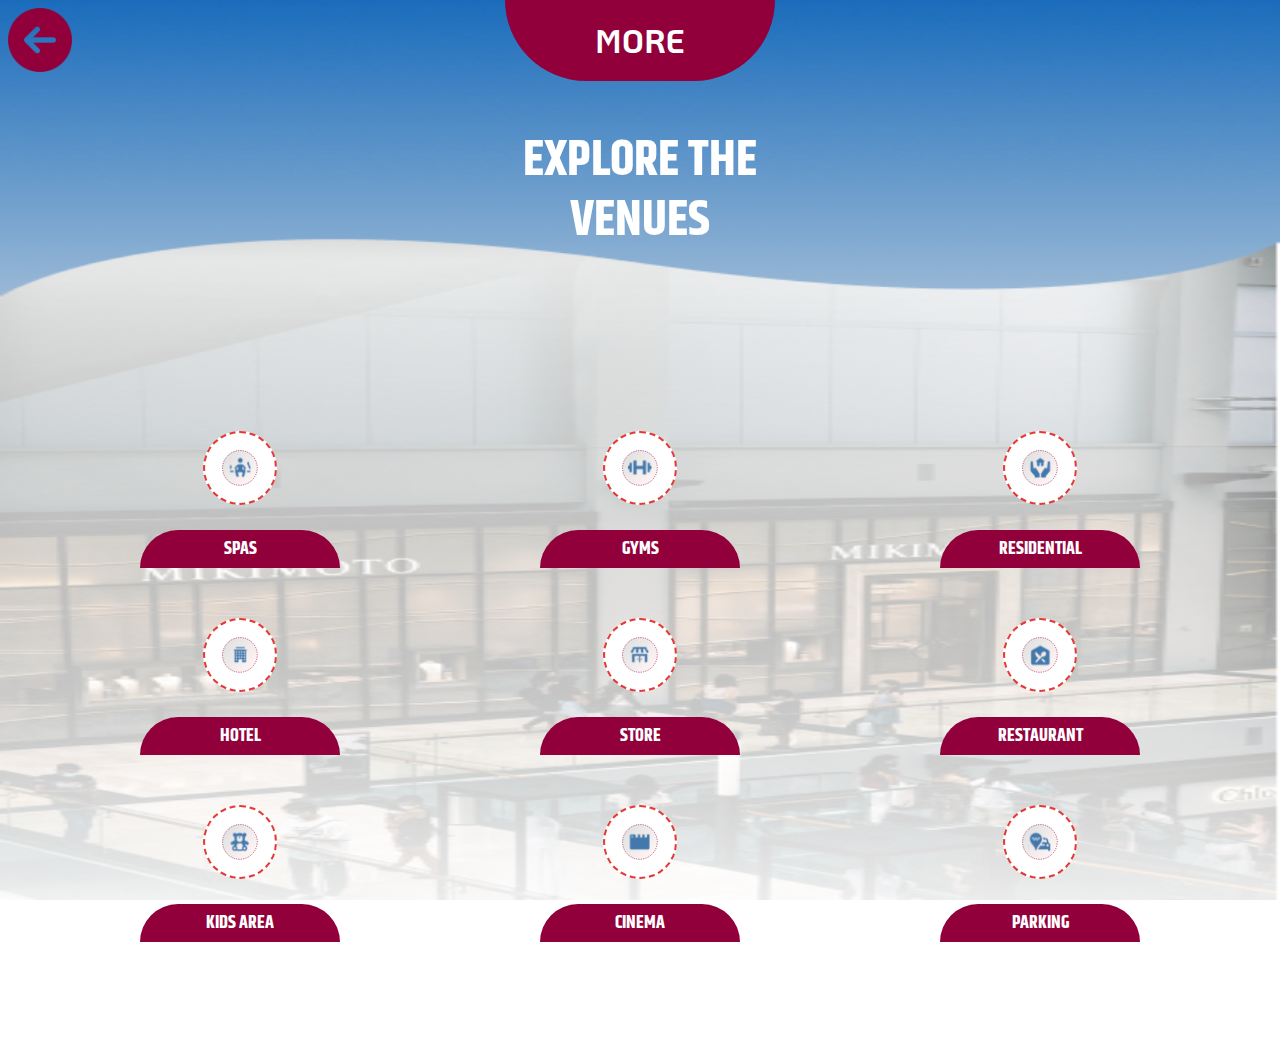
==== commit f2dce2d2: "updated" ====
--- a/more.html
+++ b/more.html
@@ -29,7 +29,7 @@
 
    </div>
     <div class="section__more-title">
-        <h1>explore the venues</h1>
+        <h1>explore the <br> venues</h1>
     </div>
 
     <div class="section__more-content">
--- a/css/style.min.css
+++ b/css/style.min.css
@@ -1 +1 @@
-@charset "UTF-8";*{padding:0;margin:0;border:0}*,:after,:before{-webkit-box-sizing:border-box;box-sizing:border-box}aside,footer,header,nav,section{display:block}body{line-height:1;-ms-text-size-adjust:100%;-moz-text-size-adjust:100%;-webkit-text-size-adjust:100%}input::-ms-clear{display:none}button{cursor:pointer}button::-moz-focus-inner{padding:0;border:0}a,a:visited{text-decoration:none}a:hover{text-decoration:none}ul li{list-style:none}img{vertical-align:top}h1,h2,h3,h4,h5,h6{font-weight:inherit;font-size:inherit}.container{max-width:1240px;width:100%;margin:0 auto;padding:0 20px}body{overflow-x:hidden;font-family:"Bricolage Grotesque",sans-serif;font-family:Inter,sans-serif;font-family:Khand,sans-serif;font-family:KoHo,sans-serif;font-family:Laila,serif;font-family:Mali,cursive}body.locked{overflow:hidden}@-webkit-keyframes fade{0%{opacity:0}100%{opacity:1}}@keyframes fade{0%{opacity:0}100%{opacity:1}}.section__explore{background-image:url(../img/background1.png);background-size:contain;display:-webkit-box;display:-ms-flexbox;display:flex;padding:100px 50px;width:100%;-webkit-box-orient:vertical;-webkit-box-direction:normal;-ms-flex-direction:column;flex-direction:column}.section__explore .content__explore{width:100%;display:-webkit-box;display:-ms-flexbox;display:flex;-webkit-box-orient:vertical;-webkit-box-direction:normal;-ms-flex-direction:column;flex-direction:column;-webkit-box-pack:center;-ms-flex-pack:center;justify-content:center;-webkit-box-align:center;-ms-flex-align:center;align-items:center}.section__explore .content__explore .search-container{margin:auto;border-radius:25px;overflow:hidden;background:0 0;border:1px #fff;width:100%;max-width:850px;display:-webkit-box;display:-ms-flexbox;display:flex;-webkit-box-pack:center;-ms-flex-pack:center;justify-content:center;-webkit-box-align:center;-ms-flex-align:center;align-items:center}.section__explore .content__explore .search-container #search-input{border-radius:50px;border:3px solid #fff;padding:30px 50px;width:100%;max-width:850px;background:0 0;outline:0;text-align:center;color:#fff;font-family:Inter;font-size:50px;font-style:normal;font-weight:100;line-height:normal}.section__explore .content__explore .search-container #search-input::-webkit-input-placeholder{color:#fff;opacity:1}.section__explore .content__explore .search-container #search-input::-moz-placeholder{color:#fff;opacity:1}.section__explore .content__explore .search-container #search-input:-ms-input-placeholder{color:#fff;opacity:1}.section__explore .content__explore .search-container #search-input::-ms-input-placeholder{color:#fff;opacity:1}.section__explore .content__explore .search-container #search-input::placeholder{color:#fff;opacity:1}.section__explore .content__explore .search-container #search-input:-ms-input-placeholder{color:#fff}.section__explore .content__explore .search-container #search-input::-ms-input-placeholder{color:#fff}.section__explore .content__explore .search-container #search-input::-webkit-input-placeholder{color:#fff}.section__explore .content__explore .section__title{display:-webkit-box;display:-ms-flexbox;display:flex;-webkit-box-pack:center;-ms-flex-pack:center;justify-content:center;margin-top:100px}.section__explore .content__explore .section__title h1{color:#fff;font-family:Inter,sans-serif;font-size:80px;font-style:normal;font-weight:700;line-height:normal;text-transform:uppercase}.section__explore .content__explore .explore__area{margin-top:20px;padding-top:44px;padding-bottom:50px;padding-left:44px;padding-right:44px;display:-webkit-box;display:-ms-flexbox;display:flex;-webkit-box-orient:vertical;-webkit-box-direction:normal;-ms-flex-direction:column;flex-direction:column;-webkit-box-pack:center;-ms-flex-pack:center;justify-content:center;-webkit-box-align:center;-ms-flex-align:center;align-items:center;width:100%;max-width:1800px;height:auto;border-radius:49px;background:#fff;-webkit-box-shadow:1px 7px 10px 0 rgba(0,0,0,.65);box-shadow:1px 7px 10px 0 rgba(0,0,0,.65)}.section__explore .content__explore .explore__area h2{color:#92003b;font-family:Inter;font-size:59px;font-style:normal;font-weight:300;line-height:normal;text-transform:uppercase;text-align:center}.section__explore .content__explore .explore__area h2 span{color:#92003b;text-align:center;font-family:Inter;font-size:96px;font-style:normal;font-weight:900;line-height:normal;text-transform:uppercase}.section__explore .content__explore .explore__area .explore__area-title{display:-webkit-box;display:-ms-flexbox;display:flex;-webkit-box-orient:vertical;-webkit-box-direction:normal;-ms-flex-direction:column;flex-direction:column}.section__explore .content__explore .explore__area .buttons{display:-webkit-box;display:-ms-flexbox;display:flex;-webkit-box-orient:vertical;-webkit-box-direction:normal;-ms-flex-direction:column;flex-direction:column;gap:30px;margin-top:120px;width:100%;-webkit-box-pack:center;-ms-flex-pack:center;justify-content:center;-webkit-box-align:center;-ms-flex-align:center;align-items:center}.section__explore .content__explore .explore__area a.explore-btn{border-radius:50px;background:#4278ac;-webkit-box-shadow:0 4px 4px 0 rgba(0,0,0,.65);box-shadow:0 4px 4px 0 rgba(0,0,0,.65);color:#fff;font-family:Inter;font-size:48px;font-style:normal;font-weight:700;line-height:normal;width:100%;max-width:515px;padding:10px 38px;text-align:center}.section__explore .content__explore .navigation-menu{margin-top:100px}.section__explore .content__explore .navigation-menu .menu-list{display:-webkit-box;display:-ms-flexbox;display:flex;gap:50px}.section__explore .content__explore .navigation-menu .menu-list .menu-item .menu__item-link{display:-webkit-box;display:-ms-flexbox;display:flex;-webkit-box-orient:vertical;-webkit-box-direction:normal;-ms-flex-direction:column;flex-direction:column}.section__explore .content__explore .navigation-menu .menu-list .menu-item .menu__item-link .item-svg{width:100%;max-width:200px;height:100%;min-height:200px}.section__explore .content__explore .navigation-menu .menu-list .menu-item .menu__item-link span{color:#fff;font-family:Inter;font-size:48px;font-style:normal;font-weight:700;line-height:normal;text-align:center}.section__more{background-image:url(../img/background2.png);background-size:contain;display:-webkit-box;display:-ms-flexbox;display:flex;padding:0 50px 100px 50px;width:100%;-webkit-box-orient:vertical;-webkit-box-direction:normal;-ms-flex-direction:column;flex-direction:column}.section__more-head{display:-webkit-box;display:-ms-flexbox;display:flex;-webkit-box-pack:center;-ms-flex-pack:center;justify-content:center;width:100%}.section__more-head .back{position:absolute;left:0;top:0}.section__more-head .back a img{width:100%;max-width:150px;height:100%;min-height:150px}.section__more-head .head-name{top:0;left:50%;background-color:#92003b;padding:20px 90px;border-bottom-left-radius:200px;border-bottom-right-radius:200px}.section__more-head .head-name p{color:#fff;text-align:center;font-family:KoHo;font-size:32px;font-style:normal;font-weight:700;line-height:normal;text-transform:uppercase}.section__more-title{display:-webkit-box;display:-ms-flexbox;display:flex;-webkit-box-pack:center;-ms-flex-pack:center;justify-content:center;-webkit-box-align:center;-ms-flex-align:center;align-items:center;-ms-flex-item-align:center;align-self:center;margin-top:100px;height:auto;width:100%;text-align:center}.section__more-title h1{color:#fff;text-align:center;font-family:Khand;font-size:96px;font-style:normal;font-weight:700;line-height:120%;text-transform:uppercase}.section__more-content{margin-top:180px}.section__more-content .items-container{display:-webkit-box;display:-ms-flexbox;display:flex;-ms-flex-pack:distribute;justify-content:space-around;-ms-flex-wrap:wrap;flex-wrap:wrap}.section__more-content .items-container .item{-ms-flex-preferred-size:30%;flex-basis:30%;text-align:center;margin:10px;margin-top:20px}.section__more-content .items-container .item .icon-container{display:inline-block;margin-bottom:5px;border-radius:50%;background-color:#fff;padding:10px;border:2px dashed #e53935}.section__more-content .items-container .item .icon-container img{width:100%;max-width:130px;height:100%;min-height:130px}.section__more-content .items-container .item .item-label{display:block;border-radius:40px 40px 0 0;background:#92003b;width:100%;max-width:330px;-ms-flex-item-align:center;align-self:center;margin:0 auto;padding:5px 10px;color:#fff;text-align:center;font-family:Khand;font-size:41px;font-style:normal;font-weight:700;line-height:normal;text-transform:uppercase;margin-top:20px}.section__stores{background-image:url(../img/background-stores.png);background-repeat:no-repeat;background-size:cover;background-position:center;padding-bottom:140px;padding-top:0;display:-webkit-box;display:-ms-flexbox;display:flex;-webkit-box-orient:vertical;-webkit-box-direction:normal;-ms-flex-direction:column;flex-direction:column}.section__stores-head{display:-webkit-box;display:-ms-flexbox;display:flex;-webkit-box-pack:center;-ms-flex-pack:center;justify-content:center;width:100%}.section__stores-head .back{position:absolute;left:0;top:0}.section__stores-head .back a img{width:100%;max-width:150px;height:100%;min-height:150px}.section__stores-head .head-name{top:0;left:50%;background-color:#92003b;padding:20px 90px;border-bottom-left-radius:200px;border-bottom-right-radius:200px}.section__stores-head .head-name p{color:#fff;text-align:center;font-family:KoHo;font-size:32px;font-style:normal;font-weight:700;line-height:normal;text-transform:uppercase}.section__stores .swiper-container{margin-top:50px}.section__stores .swiper-container .swiper-wrapper .swiper-slide{display:-webkit-box;display:-ms-flexbox;display:flex;-webkit-box-pack:justify;-ms-flex-pack:justify;justify-content:space-between;padding:20px}.section__stores .swiper-container .swiper-wrapper .swiper-slide .items{display:grid;grid-template-columns:repeat(3,minmax(0,1fr));gap:20px;-webkit-box-pack:center;-ms-flex-pack:center;justify-content:center;width:100%;padding:20px}.section__stores .swiper-container .swiper-wrapper .swiper-slide .item{margin:0 auto;border:5px solid #4278ac;width:100%;max-width:500px;border-radius:50px;overflow:hidden;-webkit-box-shadow:0 4px 8px rgba(0,0,0,.1);box-shadow:0 4px 8px rgba(0,0,0,.1);background:#fff;-webkit-box-align:center;-ms-flex-align:center;align-items:center;border:5px solid #4278ac;border-radius:50px;overflow:hidden;box-shadow:0 4px 8px rgba(0,0,0,.1);background:#fff}.section__stores .swiper-container .swiper-wrapper .swiper-slide .item .image-container img{width:100%;border:5px solid #4278ac;border-bottom-right-radius:50px;border-bottom-left-radius:50px;height:auto}.section__stores .swiper-container .swiper-wrapper .swiper-slide .item .text-container{width:100%;margin-top:35px}.section__stores .swiper-container .swiper-wrapper .swiper-slide .item .text-container h2{background-color:#92003b;margin:0;padding:10px;color:#fff;text-align:center;font-family:KoHo;font-size:21px;font-style:normal;font-weight:700;line-height:normal}.section__stores .swiper-container .swiper-wrapper .swiper-slide .item .links{margin-top:15px;display:-webkit-box;display:-ms-flexbox;display:flex;-webkit-box-pack:center;-ms-flex-pack:center;justify-content:center;padding:10px 0;gap:10px}.section__stores .swiper-container .swiper-wrapper .swiper-slide .item .links a{border-radius:30px;border:1px solid #92003b;padding:5px;display:-webkit-box;display:-ms-flexbox;display:flex;-webkit-box-align:center;-ms-flex-align:center;align-items:center;color:#92003b;text-align:center;font-family:KoHo;font-size:17px;font-style:normal;font-weight:700;line-height:normal}.section__stores .swiper-container .swiper-wrapper .swiper-slide .item .links a img{width:24px;margin-right:8px}.section__stores .swiper-container .pagination-container{display:-webkit-box;display:-ms-flexbox;display:flex;-webkit-box-align:center;-ms-flex-align:center;align-items:center;-webkit-box-pack:center;-ms-flex-pack:center;justify-content:center;gap:10px}.section__stores .swiper-container .pagination-container .pagination-dots{display:-webkit-box;display:-ms-flexbox;display:flex;-webkit-box-pack:center;-ms-flex-pack:center;justify-content:center;-webkit-box-align:center;-ms-flex-align:center;align-items:center;gap:5px;background:#92003b;width:15px;height:15px;border-radius:5px}.section__stores .page-button-next,.section__stores .page-button-prev{padding:5px 10px;border:1px solid #92003b;color:#92003b;text-align:center;font-family:KoHo;font-size:27px;font-weight:700;cursor:pointer}.section__stores .page-button-prev{position:absolute;left:10%}.section__stores .page-button-next{position:absolute;right:10%}.section__navigation{background-image:url(../img/background5.png);background-size:100% 100%;padding-top:0;padding-bottom:0;display:-webkit-box;display:-ms-flexbox;display:flex;-webkit-box-orient:vertical;-webkit-box-direction:normal;-ms-flex-direction:column;flex-direction:column;width:100%;position:relative}.section__navigation-head{display:-webkit-box;display:-ms-flexbox;display:flex;-webkit-box-pack:center;-ms-flex-pack:center;justify-content:center;width:100%}.section__navigation-head .back{position:absolute;left:0;top:0}.section__navigation-head .back a img{width:100%;max-width:150px;height:100%;min-height:150px}.section__navigation .top-scheme{padding-top:20px;margin:0 auto;width:100%;display:-webkit-box;display:-ms-flexbox;display:flex;-webkit-box-pack:center;-ms-flex-pack:center;justify-content:center}.section__navigation .top-scheme .scheme{max-width:1250px;width:100%}.section__navigation .nav-info{position:relative;width:100%}.section__navigation .nav-info .mid-img{width:100%;display:-webkit-box;display:-ms-flexbox;display:flex;-webkit-box-pack:center;-ms-flex-pack:center;justify-content:center}.section__navigation .nav-info .mid-img .shoes-img{max-width:1250px;width:100%}.section__navigation .nav-info .card{position:absolute;bottom:0;left:50%;padding:40px 80px;background-color:#fff;-webkit-transform:translateX(-50%);-ms-transform:translateX(-50%);transform:translateX(-50%);border-radius:50px;-webkit-box-shadow:0 4px 8px rgba(0,0,0,.2);box-shadow:0 4px 8px rgba(0,0,0,.2);margin-top:-160px;position:relative;z-index:10;width:100%;max-width:1000px;-webkit-box-sizing:border-box;box-sizing:border-box;font-family:Arial,sans-serif}.section__navigation .nav-info .card .card-content h1{color:#92003b;text-align:center;font-family:Laila;font-size:72px;font-style:normal;font-weight:700;line-height:normal;margin-top:50px}.section__navigation .nav-info .card p{color:#4e474a;text-align:center;font-family:Laila;font-size:32px;font-style:normal;font-weight:400;line-height:normal}.section__navigation .nav-info .card .start-navigation-btn{border-radius:10px;background:#92003b;padding:10px 20px;margin-top:20px;border:none;display:-webkit-inline-box;display:-ms-inline-flexbox;display:inline-flex;-webkit-box-align:center;-ms-flex-align:center;align-items:center;-webkit-box-pack:center;-ms-flex-pack:center;justify-content:center;cursor:pointer;text-transform:uppercase;width:100%;max-width:1000px;color:#fff;font-family:Laila;font-size:44px;font-style:normal;font-weight:700;line-height:normal}.section__navigation .nav-info .card .start-navigation-btn .icon{margin-right:10px}.section__navigation .nav-info .card .start-navigation-btn img{width:70px;height:70px}.section__floor{background-image:url(../img/background-5.png);background-size:100vw 100vh;height:100vh;background-repeat:no-repeat;background-position:center center;margin:0 auto;padding-top:0;padding-bottom:0;display:-webkit-box;display:-ms-flexbox;display:flex;-webkit-box-orient:vertical;-webkit-box-direction:normal;-ms-flex-direction:column;flex-direction:column;width:100%;position:relative}.section__floor-head{display:-webkit-box;display:-ms-flexbox;display:flex;-webkit-box-pack:center;-ms-flex-pack:center;justify-content:center;width:100%;background-color:#1a6cbb;padding:70px 0}.section__floor-head .back-bordered{position:absolute;left:2%;top:2%}.section__floor-head .back-bordered a img{width:100%;max-width:150px;height:100%;min-height:150px}.section__floor-head .head-title{color:#fff;text-align:center;font-family:Lora;font-size:42px;font-style:normal;font-weight:700;line-height:normal}.section__floor .levels{margin-top:20px}.section__floor .levels .levels-title{color:#fff;text-align:center;font-family:Lora;font-size:36px;font-style:normal;font-weight:700;line-height:normal;padding:10px 15px;background-color:#92003b;width:100%;max-width:240px}.section__floor .levels .levels-col{margin-top:20px;display:-webkit-box;display:-ms-flexbox;display:flex;-webkit-box-orient:vertical;-webkit-box-direction:normal;-ms-flex-direction:column;flex-direction:column}.section__floor .levels .levels-col .levels-col-item{padding:40px 60px;border-radius:0 62px 62px 0;border:3px solid #1a6cbb;background:#fff;color:#92003b;text-align:center;font-family:Lora;font-size:32px;font-style:normal;font-weight:700;line-height:normal;width:100%;max-width:240px}.section__floor .levels .levels-col .levels-col-item.active{background-color:#92003b;color:#fff}.section__zoom{position:relative;z-index:999;margin-top:-60px}.section__zoom .zoom-items{display:-webkit-box;display:-ms-flexbox;display:flex;-webkit-box-pack:center;-ms-flex-pack:center;justify-content:center;-webkit-box-align:center;-ms-flex-align:center;align-items:center}.section__zoom .zoom-button-container{display:-webkit-box;display:-ms-flexbox;display:flex;border:2px solid #1a6cbb;border-radius:62px}.section__zoom .zoom-in,.section__zoom .zoom-out{background:#fff;padding:10px;display:-webkit-box;display:-ms-flexbox;display:flex;-webkit-box-align:center;-ms-flex-align:center;align-items:center;-webkit-box-pack:center;-ms-flex-pack:center;justify-content:center;border:none}.section__zoom .zoom-in{border-top-left-radius:62px;border-bottom-left-radius:62px}.section__zoom .zoom-out{border-top-right-radius:62px;border-bottom-right-radius:62px}.section__zoom .divider{width:2px;background-color:#1a6cbb;margin:0}.section__zoom .zoom-in img,.section__zoom .zoom-out img{width:100px;height:100px}.toggle-section{margin-top:20px;padding:0 50px 50px 50px}.toggle-section .toggle-items{display:-webkit-box;display:-ms-flexbox;display:flex;-ms-flex-pack:distribute;justify-content:space-around;gap:7px}.toggle-section .toggle-items img{width:100px;height:100px}.toggle-section .toggle-items button{background:0 0;margin-top:5px}.toggle-section .toggle-items button img{width:70px}.toggle-section .toggle-items .toggle-item{display:-webkit-box;display:-ms-flexbox;display:flex;-webkit-box-pack:center;-ms-flex-pack:center;justify-content:center;-webkit-box-orient:vertical;-webkit-box-direction:normal;-ms-flex-direction:column;flex-direction:column}.toggle-section .toggle-items .toggle-item img{width:100px}.section__mall{height:100vh;background-repeat:no-repeat;background-position:center center;margin:0 auto;display:-webkit-box;display:-ms-flexbox;display:flex;-webkit-box-orient:vertical;-webkit-box-direction:normal;-ms-flex-direction:column;flex-direction:column;width:100%;position:relative}.section__mall-head{display:-webkit-box;display:-ms-flexbox;display:flex;-webkit-box-pack:center;-ms-flex-pack:center;justify-content:center;width:100%;background-color:#1a6cbb;padding:70px 0}.section__mall-head .back-bordered{position:absolute;left:2%;top:2%}.section__mall-head .back-bordered a img{width:100%;max-width:150px;height:100%;min-height:150px}.section__mall-head .head-title{color:#fff;text-align:center;font-family:Lora;font-size:42px;font-style:normal;font-weight:700;line-height:normal}.section__mall .action-section{display:-webkit-box;display:-ms-flexbox;display:flex;-webkit-box-pack:center;-ms-flex-pack:center;justify-content:center;-webkit-box-align:center;-ms-flex-align:center;align-items:center;-webkit-box-orient:vertical;-webkit-box-direction:normal;-ms-flex-direction:column;flex-direction:column;padding-left:50px;padding-right:50px}.section__mall .action-section .action-wrapper{position:relative;z-index:999;border-radius:50px;-webkit-box-shadow:0 3px 4px 0 rgba(0,0,0,.28);box-shadow:0 3px 4px 0 rgba(0,0,0,.28);width:50%;padding:0 20px 160px 20px;margin-bottom:-230px;background:#fff}.section__mall .action-section .action-wrapper .action-btns{display:-webkit-box;display:-ms-flexbox;display:flex;-webkit-box-orient:vertical;-webkit-box-direction:normal;-ms-flex-direction:column;flex-direction:column;-webkit-box-pack:center;-ms-flex-pack:center;justify-content:center;-webkit-box-align:center;-ms-flex-align:center;align-items:center;padding-top:80px;gap:50px}.section__mall .action-section .action-wrapper .action-btns .action-btn{display:-webkit-box;display:-ms-flexbox;display:flex;color:#807378;font-family:Mali;font-size:38px;font-style:normal;font-weight:700;line-height:normal;border-radius:0 50px 50px 0;border:3px solid #4278ac;-webkit-box-shadow:0 3px 4px 0 rgba(0,0,0,.28);box-shadow:0 3px 4px 0 rgba(0,0,0,.28);width:100%;max-width:850px;-webkit-box-align:center;-ms-flex-align:center;align-items:center}.section__mall .action-section .action-wrapper .action-btns .action-btn .icon{background:#4278ac;padding:5px}.section__mall .action-section .action-wrapper .action-btns .action-btn .icon img{width:100%;max-width:50px;height:100%;min-height:50px}.section__mall .action-section .action-wrapper .action-btns .action-btn .btn-text{margin:0 auto}.section__mall .action-section .action-wrapper .action-btns .search-btn{border-radius:50px;border:3px solid #92003b;background:#92003b;color:#fff;font-family:Mali;font-size:22px;font-style:normal;font-weight:700;line-height:normal;padding:10px 15px;width:100%;max-width:350px;-webkit-box-align:center;-ms-flex-align:center;align-items:center;text-align:center}.section__mall .action-section .action-wrapper .action-btns .search-btn img{width:100%;max-width:30px;min-height:100%;height:30px}.section__mall .action-section .map-section{z-index:1;position:relative;display:-webkit-box;display:-ms-flexbox;display:flex;-webkit-box-pack:center;-ms-flex-pack:center;justify-content:center;-webkit-box-align:center;-ms-flex-align:center;align-items:center;width:100vw;height:100vh}.section__mall .action-section .map-section img{width:100vw;height:80vh}@font-face{font-family:swiper-icons;src:url("data:application/font-woff;charset=utf-8;base64, [base64]//wADZ2x5ZgAAAywAAADMAAAD2MHtryVoZWFkAAABbAAAADAAAAA2E2+eoWhoZWEAAAGcAAAAHwAAACQC9gDzaG10eAAAAigAAAAZAAAArgJkABFsb2NhAAAC0AAAAFoAAABaFQAUGG1heHAAAAG8AAAAHwAAACAAcABAbmFtZQAAA/gAAAE5AAACXvFdBwlwb3N0AAAFNAAAAGIAAACE5s74hXjaY2BkYGAAYpf5Hu/j+W2+MnAzMYDAzaX6QjD6/4//Bxj5GA8AuRwMYGkAPywL13jaY2BkYGA88P8Agx4j+/8fQDYfA1AEBWgDAIB2BOoAeNpjYGRgYNBh4GdgYgABEMnIABJzYNADCQAACWgAsQB42mNgYfzCOIGBlYGB0YcxjYGBwR1Kf2WQZGhhYGBiYGVmgAFGBiQQkOaawtDAoMBQxXjg/wEGPcYDDA4wNUA2CCgwsAAAO4EL6gAAeNpj2M0gyAACqxgGNWBkZ2D4/wMA+xkDdgAAAHjaY2BgYGaAYBkGRgYQiAHyGMF8FgYHIM3DwMHABGQrMOgyWDLEM1T9/w8UBfEMgLzE////P/5//f/V/xv+r4eaAAeMbAxwIUYmIMHEgKYAYjUcsDAwsLKxc3BycfPw8jEQA/[base64]/uznmfPFBNODM2K7MTQ45YEAZqGP81AmGGcF3iPqOop0r1SPTaTbVkfUe4HXj97wYE+yNwWYxwWu4v1ugWHgo3S1XdZEVqWM7ET0cfnLGxWfkgR42o2PvWrDMBSFj/IHLaF0zKjRgdiVMwScNRAoWUoH78Y2icB/yIY09An6AH2Bdu/UB+yxopYshQiEvnvu0dURgDt8QeC8PDw7Fpji3fEA4z/PEJ6YOB5hKh4dj3EvXhxPqH/SKUY3rJ7srZ4FZnh1PMAtPhwP6fl2PMJMPDgeQ4rY8YT6Gzao0eAEA409DuggmTnFnOcSCiEiLMgxCiTI6Cq5DZUd3Qmp10vO0LaLTd2cjN4fOumlc7lUYbSQcZFkutRG7g6JKZKy0RmdLY680CDnEJ+UMkpFFe1RN7nxdVpXrC4aTtnaurOnYercZg2YVmLN/d/gczfEimrE/fs/bOuq29Zmn8tloORaXgZgGa78yO9/cnXm2BpaGvq25Dv9S4E9+5SIc9PqupJKhYFSSl47+Qcr1mYNAAAAeNptw0cKwkAAAMDZJA8Q7OUJvkLsPfZ6zFVERPy8qHh2YER+3i/BP83vIBLLySsoKimrqKqpa2hp6+jq6RsYGhmbmJqZSy0sraxtbO3sHRydnEMU4uR6yx7JJXveP7WrDycAAAAAAAH//wACeNpjYGRgYOABYhkgZgJCZgZNBkYGLQZtIJsFLMYAAAw3ALgAeNolizEKgDAQBCchRbC2sFER0YD6qVQiBCv/H9ezGI6Z5XBAw8CBK/m5iQQVauVbXLnOrMZv2oLdKFa8Pjuru2hJzGabmOSLzNMzvutpB3N42mNgZGBg4GKQYzBhYMxJLMlj4GBgAYow/P/PAJJhLM6sSoWKfWCAAwDAjgbRAAB42mNgYGBkAIIbCZo5IPrmUn0hGA0AO8EFTQAA");font-weight:400;font-style:normal}:root{--swiper-theme-color:#007aff}.swiper{margin-left:auto;margin-right:auto;position:relative;overflow:hidden;list-style:none;padding:0;z-index:1}.swiper-vertical>.swiper-wrapper{-webkit-box-orient:vertical;-webkit-box-direction:normal;-ms-flex-direction:column;flex-direction:column}.swiper-wrapper{position:relative;width:100%;height:100%;z-index:1;display:-webkit-box;display:-ms-flexbox;display:flex;-webkit-transition-property:-webkit-transform;transition-property:-webkit-transform;-o-transition-property:transform;transition-property:transform;transition-property:transform,-webkit-transform;-webkit-box-sizing:content-box;box-sizing:content-box}.swiper-android .swiper-slide,.swiper-wrapper{-webkit-transform:translate3d(0,0,0);transform:translate3d(0,0,0)}.swiper-pointer-events{-ms-touch-action:pan-y;touch-action:pan-y}.swiper-pointer-events.swiper-vertical{-ms-touch-action:pan-x;touch-action:pan-x}.swiper-slide{-ms-flex-negative:0;flex-shrink:0;width:100%;height:100%;position:relative;-webkit-transition-property:-webkit-transform;transition-property:-webkit-transform;-o-transition-property:transform;transition-property:transform;transition-property:transform,-webkit-transform}.swiper-slide-invisible-blank{visibility:hidden}.swiper-autoheight,.swiper-autoheight .swiper-slide{height:auto}.swiper-autoheight .swiper-wrapper{-webkit-box-align:start;-ms-flex-align:start;align-items:flex-start;-webkit-transition-property:height,-webkit-transform;transition-property:height,-webkit-transform;-o-transition-property:transform,height;transition-property:transform,height;transition-property:transform,height,-webkit-transform}.swiper-3d,.swiper-3d.swiper-css-mode .swiper-wrapper{-webkit-perspective:1200px;perspective:1200px}.swiper-3d .swiper-cube-shadow,.swiper-3d .swiper-slide,.swiper-3d .swiper-slide-shadow,.swiper-3d .swiper-slide-shadow-bottom,.swiper-3d .swiper-slide-shadow-left,.swiper-3d .swiper-slide-shadow-right,.swiper-3d .swiper-slide-shadow-top,.swiper-3d .swiper-wrapper{-webkit-transform-style:preserve-3d;transform-style:preserve-3d}.swiper-3d .swiper-slide-shadow,.swiper-3d .swiper-slide-shadow-bottom,.swiper-3d .swiper-slide-shadow-left,.swiper-3d .swiper-slide-shadow-right,.swiper-3d .swiper-slide-shadow-top{position:absolute;left:0;top:0;width:100%;height:100%;pointer-events:none;z-index:10}.swiper-3d .swiper-slide-shadow{background:rgba(0,0,0,.15)}.swiper-3d .swiper-slide-shadow-left{background-image:-webkit-gradient(linear,right top,left top,from(rgba(0,0,0,.5)),to(rgba(0,0,0,0)));background-image:-o-linear-gradient(right,rgba(0,0,0,.5),rgba(0,0,0,0));background-image:linear-gradient(to left,rgba(0,0,0,.5),rgba(0,0,0,0))}.swiper-3d .swiper-slide-shadow-right{background-image:-webkit-gradient(linear,left top,right top,from(rgba(0,0,0,.5)),to(rgba(0,0,0,0)));background-image:-o-linear-gradient(left,rgba(0,0,0,.5),rgba(0,0,0,0));background-image:linear-gradient(to right,rgba(0,0,0,.5),rgba(0,0,0,0))}.swiper-3d .swiper-slide-shadow-top{background-image:-webkit-gradient(linear,left bottom,left top,from(rgba(0,0,0,.5)),to(rgba(0,0,0,0)));background-image:-o-linear-gradient(bottom,rgba(0,0,0,.5),rgba(0,0,0,0));background-image:linear-gradient(to top,rgba(0,0,0,.5),rgba(0,0,0,0))}.swiper-3d .swiper-slide-shadow-bottom{background-image:-webkit-gradient(linear,left top,left bottom,from(rgba(0,0,0,.5)),to(rgba(0,0,0,0)));background-image:-o-linear-gradient(top,rgba(0,0,0,.5),rgba(0,0,0,0));background-image:linear-gradient(to bottom,rgba(0,0,0,.5),rgba(0,0,0,0))}.swiper-css-mode>.swiper-wrapper{overflow:auto;scrollbar-width:none;-ms-overflow-style:none}.swiper-css-mode>.swiper-wrapper::-webkit-scrollbar{display:none}.swiper-css-mode>.swiper-wrapper>.swiper-slide{scroll-snap-align:start start}.swiper-horizontal.swiper-css-mode>.swiper-wrapper{-ms-scroll-snap-type:x mandatory;scroll-snap-type:x mandatory}.swiper-vertical.swiper-css-mode>.swiper-wrapper{-ms-scroll-snap-type:y mandatory;scroll-snap-type:y mandatory}.swiper-centered>.swiper-wrapper::before{content:"";-ms-flex-negative:0;flex-shrink:0;-webkit-box-ordinal-group:10000;-ms-flex-order:9999;order:9999}.swiper-centered.swiper-horizontal>.swiper-wrapper>.swiper-slide:first-child{-webkit-margin-start:var(--swiper-centered-offset-before);margin-inline-start:var(--swiper-centered-offset-before)}.swiper-centered.swiper-horizontal>.swiper-wrapper::before{height:100%;min-height:1px;width:var(--swiper-centered-offset-after)}.swiper-centered.swiper-vertical>.swiper-wrapper>.swiper-slide:first-child{-webkit-margin-before:var(--swiper-centered-offset-before);margin-block-start:var(--swiper-centered-offset-before)}.swiper-centered.swiper-vertical>.swiper-wrapper::before{width:100%;min-width:1px;height:var(--swiper-centered-offset-after)}.swiper-centered>.swiper-wrapper>.swiper-slide{scroll-snap-align:center center}.swiper-virtual.swiper-css-mode .swiper-wrapper::after{content:"";position:absolute;left:0;top:0;pointer-events:none}.swiper-virtual.swiper-css-mode.swiper-horizontal .swiper-wrapper::after{height:1px;width:var(--swiper-virtual-size)}.swiper-virtual.swiper-css-mode.swiper-vertical .swiper-wrapper::after{width:1px;height:var(--swiper-virtual-size)}:root{--swiper-navigation-size:44px}.swiper-button-next,.swiper-button-prev{position:absolute;top:50%;width:calc(var(--swiper-navigation-size)/ 44 * 27);height:var(--swiper-navigation-size);margin-top:calc(0px - var(--swiper-navigation-size)/ 2);z-index:10;cursor:pointer;display:-webkit-box;display:-ms-flexbox;display:flex;-webkit-box-align:center;-ms-flex-align:center;align-items:center;-webkit-box-pack:center;-ms-flex-pack:center;justify-content:center;color:var(--swiper-navigation-color,var(--swiper-theme-color))}.swiper-button-next.swiper-button-disabled,.swiper-button-prev.swiper-button-disabled{opacity:.35;cursor:auto;pointer-events:none}.swiper-button-next:after,.swiper-button-prev:after{font-family:swiper-icons;font-size:var(--swiper-navigation-size);text-transform:none!important;letter-spacing:0;text-transform:none;font-variant:initial;line-height:1}.swiper-button-prev,.swiper-rtl .swiper-button-next{left:10px;right:auto}.swiper-button-prev:after,.swiper-rtl .swiper-button-next:after{content:"prev"}.swiper-button-next,.swiper-rtl .swiper-button-prev{right:10px;left:auto}.swiper-button-next:after,.swiper-rtl .swiper-button-prev:after{content:"next"}.swiper-button-lock{display:none}.swiper-pagination{position:absolute;text-align:center;-webkit-transition:.3s opacity;-o-transition:.3s opacity;transition:.3s opacity;-webkit-transform:translate3d(0,0,0);transform:translate3d(0,0,0);z-index:10}.swiper-pagination.swiper-pagination-hidden{opacity:0}.swiper-horizontal>.swiper-pagination-bullets,.swiper-pagination-bullets.swiper-pagination-horizontal,.swiper-pagination-custom,.swiper-pagination-fraction{bottom:10px;left:0;width:100%}.swiper-pagination-bullets-dynamic{overflow:hidden;font-size:0}.swiper-pagination-bullets-dynamic .swiper-pagination-bullet{-webkit-transform:scale(.33);-ms-transform:scale(.33);transform:scale(.33);position:relative}.swiper-pagination-bullets-dynamic .swiper-pagination-bullet-active{-webkit-transform:scale(1);-ms-transform:scale(1);transform:scale(1)}.swiper-pagination-bullets-dynamic .swiper-pagination-bullet-active-main{-webkit-transform:scale(1);-ms-transform:scale(1);transform:scale(1)}.swiper-pagination-bullets-dynamic .swiper-pagination-bullet-active-prev{-webkit-transform:scale(.66);-ms-transform:scale(.66);transform:scale(.66)}.swiper-pagination-bullets-dynamic .swiper-pagination-bullet-active-prev-prev{-webkit-transform:scale(.33);-ms-transform:scale(.33);transform:scale(.33)}.swiper-pagination-bullets-dynamic .swiper-pagination-bullet-active-next{-webkit-transform:scale(.66);-ms-transform:scale(.66);transform:scale(.66)}.swiper-pagination-bullets-dynamic .swiper-pagination-bullet-active-next-next{-webkit-transform:scale(.33);-ms-transform:scale(.33);transform:scale(.33)}.swiper-pagination-bullet{width:var(--swiper-pagination-bullet-width,var(--swiper-pagination-bullet-size,8px));height:var(--swiper-pagination-bullet-height,var(--swiper-pagination-bullet-size,8px));display:inline-block;border-radius:50%;background:var(--swiper-pagination-bullet-inactive-color,#000);opacity:var(--swiper-pagination-bullet-inactive-opacity,.2)}button.swiper-pagination-bullet{border:none;margin:0;padding:0;-webkit-box-shadow:none;box-shadow:none;-webkit-appearance:none;-moz-appearance:none;appearance:none}.swiper-pagination-clickable .swiper-pagination-bullet{cursor:pointer}.swiper-pagination-bullet:only-child{display:none!important}.swiper-pagination-bullet-active{opacity:var(--swiper-pagination-bullet-opacity,1);background:var(--swiper-pagination-color,var(--swiper-theme-color))}.swiper-pagination-vertical.swiper-pagination-bullets,.swiper-vertical>.swiper-pagination-bullets{right:10px;top:50%;-webkit-transform:translate3d(0,-50%,0);transform:translate3d(0,-50%,0)}.swiper-pagination-vertical.swiper-pagination-bullets .swiper-pagination-bullet,.swiper-vertical>.swiper-pagination-bullets .swiper-pagination-bullet{margin:var(--swiper-pagination-bullet-vertical-gap,6px) 0;display:block}.swiper-pagination-vertical.swiper-pagination-bullets.swiper-pagination-bullets-dynamic,.swiper-vertical>.swiper-pagination-bullets.swiper-pagination-bullets-dynamic{top:50%;-webkit-transform:translateY(-50%);-ms-transform:translateY(-50%);transform:translateY(-50%);width:8px}.swiper-pagination-vertical.swiper-pagination-bullets.swiper-pagination-bullets-dynamic .swiper-pagination-bullet,.swiper-vertical>.swiper-pagination-bullets.swiper-pagination-bullets-dynamic .swiper-pagination-bullet{display:inline-block;-webkit-transition:.2s top,.2s -webkit-transform;transition:.2s top,.2s -webkit-transform;-o-transition:.2s transform,.2s top;transition:.2s transform,.2s top;transition:.2s transform,.2s top,.2s -webkit-transform}.swiper-horizontal>.swiper-pagination-bullets .swiper-pagination-bullet,.swiper-pagination-horizontal.swiper-pagination-bullets .swiper-pagination-bullet{margin:0 var(--swiper-pagination-bullet-horizontal-gap,4px)}.swiper-horizontal>.swiper-pagination-bullets.swiper-pagination-bullets-dynamic,.swiper-pagination-horizontal.swiper-pagination-bullets.swiper-pagination-bullets-dynamic{left:50%;-webkit-transform:translateX(-50%);-ms-transform:translateX(-50%);transform:translateX(-50%);white-space:nowrap}.swiper-horizontal>.swiper-pagination-bullets.swiper-pagination-bullets-dynamic .swiper-pagination-bullet,.swiper-pagination-horizontal.swiper-pagination-bullets.swiper-pagination-bullets-dynamic .swiper-pagination-bullet{-webkit-transition:.2s left,.2s -webkit-transform;transition:.2s left,.2s -webkit-transform;-o-transition:.2s transform,.2s left;transition:.2s transform,.2s left;transition:.2s transform,.2s left,.2s -webkit-transform}.swiper-horizontal.swiper-rtl>.swiper-pagination-bullets-dynamic .swiper-pagination-bullet{-webkit-transition:.2s right,.2s -webkit-transform;transition:.2s right,.2s -webkit-transform;-o-transition:.2s transform,.2s right;transition:.2s transform,.2s right;transition:.2s transform,.2s right,.2s -webkit-transform}.swiper-pagination-progressbar{background:rgba(0,0,0,.25);position:absolute}.swiper-pagination-progressbar .swiper-pagination-progressbar-fill{background:var(--swiper-pagination-color,var(--swiper-theme-color));position:absolute;left:0;top:0;width:100%;height:100%;-webkit-transform:scale(0);-ms-transform:scale(0);transform:scale(0);-webkit-transform-origin:left top;-ms-transform-origin:left top;transform-origin:left top}.swiper-rtl .swiper-pagination-progressbar .swiper-pagination-progressbar-fill{-webkit-transform-origin:right top;-ms-transform-origin:right top;transform-origin:right top}.swiper-horizontal>.swiper-pagination-progressbar,.swiper-pagination-progressbar.swiper-pagination-horizontal,.swiper-pagination-progressbar.swiper-pagination-vertical.swiper-pagination-progressbar-opposite,.swiper-vertical>.swiper-pagination-progressbar.swiper-pagination-progressbar-opposite{width:100%;height:4px;left:0;top:0}.swiper-horizontal>.swiper-pagination-progressbar.swiper-pagination-progressbar-opposite,.swiper-pagination-progressbar.swiper-pagination-horizontal.swiper-pagination-progressbar-opposite,.swiper-pagination-progressbar.swiper-pagination-vertical,.swiper-vertical>.swiper-pagination-progressbar{width:4px;height:100%;left:0;top:0}.swiper-pagination-lock{display:none}.swiper-scrollbar{border-radius:10px;position:relative;-ms-touch-action:none;background:rgba(0,0,0,.1)}.swiper-horizontal>.swiper-scrollbar{position:absolute;left:1%;bottom:3px;z-index:50;height:5px;width:98%}.swiper-vertical>.swiper-scrollbar{position:absolute;right:3px;top:1%;z-index:50;width:5px;height:98%}.swiper-scrollbar-drag{height:100%;width:100%;position:relative;background:rgba(0,0,0,.5);border-radius:10px;left:0;top:0}.swiper-scrollbar-cursor-drag{cursor:move}.swiper-scrollbar-lock{display:none}.swiper-zoom-container{width:100%;height:100%;display:-webkit-box;display:-ms-flexbox;display:flex;-webkit-box-pack:center;-ms-flex-pack:center;justify-content:center;-webkit-box-align:center;-ms-flex-align:center;align-items:center;text-align:center}.swiper-zoom-container>canvas,.swiper-zoom-container>img,.swiper-zoom-container>svg{max-width:100%;max-height:100%;-o-object-fit:contain;object-fit:contain}.swiper-slide-zoomed{cursor:move}.swiper-lazy-preloader{width:42px;height:42px;position:absolute;left:50%;top:50%;margin-left:-21px;margin-top:-21px;z-index:10;-webkit-transform-origin:50%;-ms-transform-origin:50%;transform-origin:50%;-webkit-animation:swiper-preloader-spin 1s infinite linear;animation:swiper-preloader-spin 1s infinite linear;-webkit-box-sizing:border-box;box-sizing:border-box;border:4px solid var(--swiper-preloader-color,var(--swiper-theme-color));border-radius:50%;border-top-color:transparent}.swiper-lazy-preloader-white{--swiper-preloader-color:#fff}.swiper-lazy-preloader-black{--swiper-preloader-color:#000}@-webkit-keyframes swiper-preloader-spin{100%{-webkit-transform:rotate(360deg);transform:rotate(360deg)}}@keyframes swiper-preloader-spin{100%{-webkit-transform:rotate(360deg);transform:rotate(360deg)}}.swiper .swiper-notification{position:absolute;left:0;top:0;pointer-events:none;opacity:0;z-index:-1000}.swiper-free-mode>.swiper-wrapper{-webkit-transition-timing-function:ease-out;-o-transition-timing-function:ease-out;transition-timing-function:ease-out;margin:0 auto}.swiper-grid>.swiper-wrapper{-ms-flex-wrap:wrap;flex-wrap:wrap}.swiper-grid-column>.swiper-wrapper{-ms-flex-wrap:wrap;flex-wrap:wrap;-webkit-box-orient:vertical;-webkit-box-direction:normal;-ms-flex-direction:column;flex-direction:column}.swiper-fade.swiper-free-mode .swiper-slide{-webkit-transition-timing-function:ease-out;-o-transition-timing-function:ease-out;transition-timing-function:ease-out}.swiper-fade .swiper-slide{pointer-events:none;-webkit-transition-property:opacity;-o-transition-property:opacity;transition-property:opacity}.swiper-fade .swiper-slide .swiper-slide{pointer-events:none}.swiper-fade .swiper-slide-active,.swiper-fade .swiper-slide-active .swiper-slide-active{pointer-events:auto}.swiper-cube{overflow:visible}.swiper-cube .swiper-slide{pointer-events:none;-webkit-backface-visibility:hidden;backface-visibility:hidden;z-index:1;visibility:hidden;-webkit-transform-origin:0 0;-ms-transform-origin:0 0;transform-origin:0 0;width:100%;height:100%}.swiper-cube .swiper-slide .swiper-slide{pointer-events:none}.swiper-cube.swiper-rtl .swiper-slide{-webkit-transform-origin:100% 0;-ms-transform-origin:100% 0;transform-origin:100% 0}.swiper-cube .swiper-slide-active,.swiper-cube .swiper-slide-active .swiper-slide-active{pointer-events:auto}.swiper-cube .swiper-slide-active,.swiper-cube .swiper-slide-next,.swiper-cube .swiper-slide-next+.swiper-slide,.swiper-cube .swiper-slide-prev{pointer-events:auto;visibility:visible}.swiper-cube .swiper-slide-shadow-bottom,.swiper-cube .swiper-slide-shadow-left,.swiper-cube .swiper-slide-shadow-right,.swiper-cube .swiper-slide-shadow-top{z-index:0;-webkit-backface-visibility:hidden;backface-visibility:hidden}.swiper-cube .swiper-cube-shadow{position:absolute;left:0;bottom:0;width:100%;height:100%;opacity:.6;z-index:0}.swiper-cube .swiper-cube-shadow:before{content:"";background:#000;position:absolute;left:0;top:0;bottom:0;right:0;-webkit-filter:blur(50px);filter:blur(50px)}.swiper-flip{overflow:visible}.swiper-flip .swiper-slide{pointer-events:none;-webkit-backface-visibility:hidden;backface-visibility:hidden;z-index:1}.swiper-flip .swiper-slide .swiper-slide{pointer-events:none}.swiper-flip .swiper-slide-active,.swiper-flip .swiper-slide-active .swiper-slide-active{pointer-events:auto}.swiper-flip .swiper-slide-shadow-bottom,.swiper-flip .swiper-slide-shadow-left,.swiper-flip .swiper-slide-shadow-right,.swiper-flip .swiper-slide-shadow-top{z-index:0;-webkit-backface-visibility:hidden;backface-visibility:hidden}.swiper-creative .swiper-slide{-webkit-backface-visibility:hidden;backface-visibility:hidden;overflow:hidden;-webkit-transition-property:opacity,height,-webkit-transform;transition-property:opacity,height,-webkit-transform;-o-transition-property:transform,opacity,height;transition-property:transform,opacity,height;transition-property:transform,opacity,height,-webkit-transform}.swiper-cards{overflow:visible}.swiper-cards .swiper-slide{-webkit-transform-origin:center bottom;-ms-transform-origin:center bottom;transform-origin:center bottom;-webkit-backface-visibility:hidden;backface-visibility:hidden;overflow:hidden}@media (max-width:1449.98px){.container{max-width:1200px}.section__explore{padding:30px}.section__explore .content__explore .section__title{margin-top:10px}.section__explore .content__explore .section__title h1{font-size:50px}.section__explore .content__explore .explore__area{margin-top:10px;padding:20px;max-width:900px}.section__explore .content__explore .explore__area h2{font-size:45px}.section__explore .content__explore .explore__area h2 span{font-size:65px}.section__explore .content__explore .explore__area .buttons{margin-top:24px}.section__explore .content__explore .explore__area a.explore-btn{max-width:450px;font-size:35px}.section__explore .content__explore .navigation-menu{margin-top:20px}.section__explore .content__explore .navigation-menu .menu-list .menu-item .menu__item-link .item-svg{max-width:80px;min-height:80px}.section__explore .content__explore .navigation-menu .menu-list .menu-item .menu__item-link span{font-size:25px}.section__more-head .back a img{max-width:80px;min-height:80px}.section__more-head .head-name p{font-size:32px;top:0}.section__more-title{margin-top:50px;margin-bottom:0}.section__more-title h1{font-size:50px}.section__more-content{margin-top:70px}.section__more-content .items-container .item .icon-container img{max-width:50px;min-height:50px}.section__more-content .items-container .item .item-label{max-width:200px;font-size:18px}.section__stores-head .back a img{max-width:80px;min-height:80px}.section__stores-head .head-name p{font-size:32px;top:0}.section__stores .swiper-container .swiper-wrapper .swiper-slide .item{max-width:350px;height:100%;min-height:250px}.section__navigation-head .back a img{max-width:80px;min-height:80px}.section__navigation .top-scheme .scheme{max-width:400px}.section__navigation .nav-info .mid-img .shoes-img{max-width:400px}.section__navigation .nav-info .card{max-width:400px;margin-top:-30px}.section__navigation .nav-info .card .card-content h1{font-size:30px;margin-top:0}.section__navigation .nav-info .card p{font-size:12px}.section__navigation .nav-info .card .start-navigation-btn{font-size:10px}.section__navigation .nav-info .card .start-navigation-btn img{width:30px;height:30px}.section__floor-head{padding:20px 10px}.section__floor-head .back-bordered a img{max-width:60px;min-height:60px}.section__floor .levels .levels-col .levels-col-item{font-size:24px;padding:20px 24px}.section__zoom .zoom-in img,.section__zoom .zoom-out img{width:50px;height:50px}.toggle-section .toggle-items button img{width:50px;height:auto}.toggle-section .toggle-items .toggle-item img{width:80px}.section__mall-head{padding:20px 10px}.section__mall-head .back-bordered a img{max-width:60px;min-height:60px}.section__mall .action-section .action-wrapper{width:100%;margin-bottom:-40px}.section__mall .action-section .map-section img{width:100wv;height:100vh}}@media (max-width:1199.98px){.section__explore .content__explore .search-container{padding:10px;max-width:350px}.section__explore .content__explore .search-container #search-input{padding:10px;max-width:350px}.section__explore .content__explore .section__title h1{font-size:40px}.section__explore .content__explore .explore__area{max-width:650px}.section__explore .content__explore .explore__area h2{font-size:30px}.section__explore .content__explore .explore__area h2 span{font-size:40px}.section__explore .content__explore .explore__area a.explore-btn{max-width:250px;font-size:22px}.section__explore .content__explore .navigation-menu .menu-list{gap:10px}.section__explore .content__explore .navigation-menu .menu-list .menu-item .menu__item-link span{font-size:22px}.section__more-title{margin-top:30px;margin-bottom:0}.section__more-title h1{font-size:40px}.section__more-content{margin-top:50px}.section__more-content .items-container .item{margin-top:35px}.section__more-content .items-container .item .icon-container img{max-width:35px;min-height:35px}.section__more-content .items-container .item .item-label{max-width:120px;font-size:14px}.section__floor-head .back-bordered a img{max-width:45px;min-height:45px}.section__floor .levels .levels-col .levels-col-item{font-size:18px;padding:10px 14px}.toggle-section .toggle-items button img{width:30px}.toggle-section .toggle-items .toggle-item img{width:50px;height:auto}.section__mall-head .back-bordered a img{max-width:45px;min-height:45px}}@media (max-width:1024px){.section__stores .swiper-container .swiper-wrapper .swiper-slide .items{grid-template-columns:repeat(2,minmax(0,1fr))}}@media (max-width:991.98px){.container{max-width:970px}.section__navigation .nav-info .card .card-content h1{font-size:45px;margin-top:25px}.section__navigation .nav-info .card p{font-size:24px}.section__navigation .nav-info .card .start-navigation-btn{font-size:20px}.section__floor .levels .levels-title{max-width:140px;font-size:24px}.section__floor .levels .levels-col .levels-col-item{max-width:140px}}@media (max-width:768px){.section__stores .swiper-container .swiper-wrapper .swiper-slide .items{grid-template-columns:1fr}}@media (max-width:767.98px){.container{max-width:740px}.section__explore{padding:20px}.section__explore .content__explore .search-container #search-input{font-size:30px}.section__explore .content__explore .section__title h1{font-size:34px}.section__explore .content__explore .explore__area h2{font-size:39px}.section__explore .content__explore .explore__area h2 span{font-size:50px}.section__explore .content__explore .explore__area .buttons{margin-top:60px}.section__explore .content__explore .explore__area a.explore-btn{font-size:30px;padding:10px 15px}.section__explore .content__explore .navigation-menu .menu-list .menu-item .menu__item-link .item-svg{max-width:120px;min-height:120px}.section__more-head .head-name p{font-size:24px}.section__more-title{-ms-flex-item-align:center;align-self:center;width:100%;max-width:140px}.section__more-title h1{font-size:34px}.section__more-content .items-container .item .icon-container img{max-width:30px;min-height:30px}.section__stores-head .head-name p{font-size:24px}.section__navigation .nav-info .card .card-content h1{font-size:30px;margin-top:15px}.section__navigation .nav-info .card p{font-size:18px}.section__navigation .nav-info .card .start-navigation-btn{font-size:14px}.section__navigation .nav-info .card .start-navigation-btn img{width:30px;height:30px}.section__floor-head .head-title{font-size:24px}.section__floor .levels .levels-title{max-width:80px;font-size:18px}.section__floor .levels .levels-col .levels-col-item{max-width:50px}.toggle-section{padding:0 50px 15px 50px}.section__mall-head .head-title{font-size:24px}.section__mall .action-section{padding-right:10px;padding-left:10px}.section__mall .action-section .action-wrapper{margin-bottom:-180px}.section__mall .action-section .action-wrapper .action-btns .action-btn{font-size:18px}}@media (max-width:479.98px){.container{max-width:none}.section__explore .content__explore .section__title h1{font-size:24px}.section__explore .content__explore .explore__area h2 span{font-size:50px}.section__explore .content__explore .explore__area a.explore-btn{font-size:18px}.section__explore .content__explore .navigation-menu .menu-list .menu-item .menu__item-link .item-svg{max-width:40px;min-height:40px}.section__more-title h1{font-size:24px}.section__more-content .items-container .item{-ms-flex-preferred-size:25%;flex-basis:25%}.section__navigation .nav-info .card{margin-top:-30px;padding:15px 25px}}+@charset "UTF-8";*{padding:0;margin:0;border:0}*,:after,:before{-webkit-box-sizing:border-box;box-sizing:border-box}aside,footer,header,nav,section{display:block}body{line-height:1;-ms-text-size-adjust:100%;-moz-text-size-adjust:100%;-webkit-text-size-adjust:100%}input::-ms-clear{display:none}button{cursor:pointer}button::-moz-focus-inner{padding:0;border:0}a,a:visited{text-decoration:none}a:hover{text-decoration:none}ul li{list-style:none}img{vertical-align:top}h1,h2,h3,h4,h5,h6{font-weight:inherit;font-size:inherit}.container{max-width:1240px;width:100%;margin:0 auto;padding:0 20px}body{overflow-x:hidden;font-family:"Bricolage Grotesque",sans-serif;font-family:Inter,sans-serif;font-family:Khand,sans-serif;font-family:KoHo,sans-serif;font-family:Laila,serif;font-family:Mali,cursive}body.locked{overflow:hidden}@-webkit-keyframes fade{0%{opacity:0}100%{opacity:1}}@keyframes fade{0%{opacity:0}100%{opacity:1}}.section__explore{background-image:url(../img/background1.png);background-size:100vw 100vh;background-repeat:no-repeat;display:-webkit-box;display:-ms-flexbox;display:flex;padding:30px 50px;height:100vh;-webkit-box-orient:vertical;-webkit-box-direction:normal;-ms-flex-direction:column;flex-direction:column}.section__explore .content__explore{width:100%;display:-webkit-box;display:-ms-flexbox;display:flex;-webkit-box-orient:vertical;-webkit-box-direction:normal;-ms-flex-direction:column;flex-direction:column;-webkit-box-pack:center;-ms-flex-pack:center;justify-content:center;-webkit-box-align:center;-ms-flex-align:center;align-items:center}.section__explore .content__explore .search-container{margin:auto;border-radius:25px;overflow:hidden;background:0 0;border:1px #fff;width:100%;max-width:850px;display:-webkit-box;display:-ms-flexbox;display:flex;-webkit-box-pack:center;-ms-flex-pack:center;justify-content:center;-webkit-box-align:center;-ms-flex-align:center;align-items:center}.section__explore .content__explore .search-container #search-input{border-radius:50px;border:3px solid #fff;padding:30px 50px;width:100%;max-width:850px;background:0 0;outline:0;text-align:center;color:#fff;font-family:Inter;font-size:40px;font-style:normal;font-weight:100;line-height:normal}.section__explore .content__explore .search-container #search-input::-webkit-input-placeholder{color:#fff;opacity:1}.section__explore .content__explore .search-container #search-input::-moz-placeholder{color:#fff;opacity:1}.section__explore .content__explore .search-container #search-input:-ms-input-placeholder{color:#fff;opacity:1}.section__explore .content__explore .search-container #search-input::-ms-input-placeholder{color:#fff;opacity:1}.section__explore .content__explore .search-container #search-input::placeholder{color:#fff;opacity:1}.section__explore .content__explore .search-container #search-input:-ms-input-placeholder{color:#fff}.section__explore .content__explore .search-container #search-input::-ms-input-placeholder{color:#fff}.section__explore .content__explore .search-container #search-input::-webkit-input-placeholder{color:#fff}.section__explore .content__explore .section__title{display:-webkit-box;display:-ms-flexbox;display:flex;-webkit-box-pack:center;-ms-flex-pack:center;justify-content:center;margin-top:40px}.section__explore .content__explore .section__title h1{color:#fff;font-family:Inter,sans-serif;font-size:80px;font-style:normal;font-weight:700;line-height:normal;text-transform:uppercase}.section__explore .content__explore .explore__area{margin-top:20px;padding-top:44px;padding-bottom:50px;padding-left:44px;padding-right:44px;display:-webkit-box;display:-ms-flexbox;display:flex;-webkit-box-orient:vertical;-webkit-box-direction:normal;-ms-flex-direction:column;flex-direction:column;-webkit-box-pack:center;-ms-flex-pack:center;justify-content:center;-webkit-box-align:center;-ms-flex-align:center;align-items:center;width:100%;max-width:1800px;height:auto;border-radius:49px;background:#fff;-webkit-box-shadow:1px 7px 10px 0 rgba(0,0,0,.65);box-shadow:1px 7px 10px 0 rgba(0,0,0,.65)}.section__explore .content__explore .explore__area h2{color:#92003b;font-family:Inter;font-size:59px;font-style:normal;font-weight:300;line-height:normal;text-transform:uppercase;text-align:center}.section__explore .content__explore .explore__area h2 span{color:#92003b;text-align:center;font-family:Inter;font-size:96px;font-style:normal;font-weight:900;line-height:normal;text-transform:uppercase}.section__explore .content__explore .explore__area .explore__area-title{display:-webkit-box;display:-ms-flexbox;display:flex;-webkit-box-orient:vertical;-webkit-box-direction:normal;-ms-flex-direction:column;flex-direction:column}.section__explore .content__explore .explore__area .buttons{display:-webkit-box;display:-ms-flexbox;display:flex;-webkit-box-orient:vertical;-webkit-box-direction:normal;-ms-flex-direction:column;flex-direction:column;gap:30px;margin-top:50px;width:100%;-webkit-box-pack:center;-ms-flex-pack:center;justify-content:center;-webkit-box-align:center;-ms-flex-align:center;align-items:center}.section__explore .content__explore .explore__area a.explore-btn{border-radius:50px;background:#4278ac;-webkit-box-shadow:0 4px 4px 0 rgba(0,0,0,.65);box-shadow:0 4px 4px 0 rgba(0,0,0,.65);color:#fff;font-family:Inter;font-size:32px;font-style:normal;font-weight:700;line-height:normal;width:100%;max-width:515px;padding:10px 38px;text-align:center}.section__explore .content__explore .navigation-menu{margin-top:100px}.section__explore .content__explore .navigation-menu .menu-list{display:-webkit-box;display:-ms-flexbox;display:flex;gap:50px}.section__explore .content__explore .navigation-menu .menu-list .menu-item .menu__item-link{display:-webkit-box;display:-ms-flexbox;display:flex;-webkit-box-orient:vertical;-webkit-box-direction:normal;-ms-flex-direction:column;flex-direction:column}.section__explore .content__explore .navigation-menu .menu-list .menu-item .menu__item-link .item-svg{width:100%;max-width:100px;height:100%;min-height:100px}.section__explore .content__explore .navigation-menu .menu-list .menu-item .menu__item-link span{color:#fff;font-family:Inter;font-size:33px;font-style:normal;font-weight:700;line-height:normal;text-align:center;margin-top:10px}.section__more{background-image:url(../img/background2.png);background-size:100vw 100vh;background-repeat:no-repeat;display:-webkit-box;display:-ms-flexbox;display:flex;padding:0 50px 100px 50px;width:100%;-webkit-box-orient:vertical;-webkit-box-direction:normal;-ms-flex-direction:column;flex-direction:column}.section__more-head{display:-webkit-box;display:-ms-flexbox;display:flex;-webkit-box-pack:center;-ms-flex-pack:center;justify-content:center;width:100%}.section__more-head .back{position:absolute;left:0;top:0}.section__more-head .back a img{width:100%;max-width:150px;height:100%;min-height:150px}.section__more-head .head-name{top:0;left:50%;background-color:#92003b;padding:20px 90px;border-bottom-left-radius:200px;border-bottom-right-radius:200px}.section__more-head .head-name p{color:#fff;text-align:center;font-family:KoHo;font-size:32px;font-style:normal;font-weight:700;line-height:normal;text-transform:uppercase}.section__more-title{display:-webkit-box;display:-ms-flexbox;display:flex;-webkit-box-pack:center;-ms-flex-pack:center;justify-content:center;-webkit-box-align:center;-ms-flex-align:center;align-items:center;-ms-flex-item-align:center;align-self:center;margin-top:100px;height:auto;width:100%;text-align:center}.section__more-title h1{color:#fff;text-align:center;font-family:Khand;font-size:86px;font-style:normal;font-weight:700;line-height:120%;text-transform:uppercase}.section__more-content{margin-top:80px}.section__more-content .items-container{display:grid;grid-template-columns:repeat(3,1fr);grid-gap:20px;text-align:center;margin-top:0}.section__more-content .items-container .item{-ms-flex-preferred-size:30%;flex-basis:30%;text-align:center;margin:10px;margin-top:20px}.section__more-content .items-container .item .icon-container{display:inline-block;margin-bottom:5px;border-radius:50%;background-color:#fff;padding:10px;border:2px dashed #e53935}.section__more-content .items-container .item .icon-container img{width:100%;max-width:130px;height:100%;min-height:130px}.section__more-content .items-container .item .item-label{display:block;border-radius:40px 40px 0 0;background:#92003b;width:100%;max-width:330px;-ms-flex-item-align:center;align-self:center;margin:0 auto;padding:5px 10px;color:#fff;text-align:center;font-family:Khand;font-size:41px;font-style:normal;font-weight:700;line-height:normal;text-transform:uppercase;margin-top:20px}.section__stores{background-image:url(../img/background-stores.png);background-repeat:no-repeat;background-size:cover;background-position:center;padding-bottom:140px;padding-top:0;display:-webkit-box;display:-ms-flexbox;display:flex;-webkit-box-orient:vertical;-webkit-box-direction:normal;-ms-flex-direction:column;flex-direction:column}.section__stores-head{display:-webkit-box;display:-ms-flexbox;display:flex;-webkit-box-pack:center;-ms-flex-pack:center;justify-content:center;width:100%}.section__stores-head .back{position:absolute;left:0;top:0}.section__stores-head .back a img{width:100%;max-width:150px;height:100%;min-height:150px}.section__stores-head .head-name{top:0;left:50%;background-color:#92003b;padding:20px 90px;border-bottom-left-radius:200px;border-bottom-right-radius:200px}.section__stores-head .head-name p{color:#fff;text-align:center;font-family:KoHo;font-size:32px;font-style:normal;font-weight:700;line-height:normal;text-transform:uppercase}.section__stores .swiper-container{margin-top:50px}.section__stores .swiper-container .swiper-wrapper .swiper-slide{display:-webkit-box;display:-ms-flexbox;display:flex;-webkit-box-pack:justify;-ms-flex-pack:justify;justify-content:space-between;padding:20px}.section__stores .swiper-container .swiper-wrapper .swiper-slide .items{display:grid;grid-template-columns:repeat(2,minmax(0,1fr));gap:20px;-webkit-box-pack:center;-ms-flex-pack:center;justify-content:center;width:100%;padding:20px}.section__stores .swiper-container .swiper-wrapper .swiper-slide .item{margin:0 auto;border:5px solid #4278ac;width:100%;max-width:500px;border-radius:50px;overflow:hidden;-webkit-box-shadow:0 4px 8px rgba(0,0,0,.1);box-shadow:0 4px 8px rgba(0,0,0,.1);background:#fff;-webkit-box-align:center;-ms-flex-align:center;align-items:center;border:5px solid #4278ac;border-radius:50px;overflow:hidden;box-shadow:0 4px 8px rgba(0,0,0,.1);background:#fff}.section__stores .swiper-container .swiper-wrapper .swiper-slide .item .image-container img{width:100%;border:5px solid #4278ac;border-bottom-right-radius:50px;border-bottom-left-radius:50px;height:auto}.section__stores .swiper-container .swiper-wrapper .swiper-slide .item .text-container{width:100%;margin-top:35px}.section__stores .swiper-container .swiper-wrapper .swiper-slide .item .text-container h2{background-color:#92003b;margin:0;padding:10px;color:#fff;text-align:center;font-family:KoHo;font-size:21px;font-style:normal;font-weight:700;line-height:normal}.section__stores .swiper-container .swiper-wrapper .swiper-slide .item .links{margin-top:15px;display:-webkit-box;display:-ms-flexbox;display:flex;-webkit-box-pack:center;-ms-flex-pack:center;justify-content:center;padding:10px 0;gap:10px}.section__stores .swiper-container .swiper-wrapper .swiper-slide .item .links a{border-radius:30px;border:1px solid #92003b;padding:5px;display:-webkit-box;display:-ms-flexbox;display:flex;-webkit-box-align:center;-ms-flex-align:center;align-items:center;color:#92003b;text-align:center;font-family:KoHo;font-size:17px;font-style:normal;font-weight:700;line-height:normal}.section__stores .swiper-container .swiper-wrapper .swiper-slide .item .links a img{width:24px;margin-right:8px}.section__stores .swiper-container .pagi{display:-webkit-box;display:-ms-flexbox;display:flex;-webkit-box-pack:justify;-ms-flex-pack:justify;justify-content:space-between}.section__stores .swiper-container .pagi .pagination-container{display:-webkit-box;display:-ms-flexbox;display:flex;-webkit-box-align:center;-ms-flex-align:center;align-items:center;-webkit-box-pack:center;-ms-flex-pack:center;justify-content:center;gap:10px}.section__stores .swiper-container .pagi .pagination-container .pagination-dots{display:-webkit-box;display:-ms-flexbox;display:flex;-webkit-box-pack:center;-ms-flex-pack:center;justify-content:center;-webkit-box-align:center;-ms-flex-align:center;align-items:center;gap:5px;background:#92003b;width:15px;height:15px;border-radius:5px}.section__stores .swiper-container .page-button-next,.section__stores .swiper-container .page-button-prev{padding:5px 10px;border:1px solid #92003b;color:#92003b;text-align:center;font-family:KoHo;font-size:27px;font-weight:700;cursor:pointer}.section__stores .swiper-container .page-button-prev{position:absolute;left:20%}.section__stores .swiper-container .page-button-next{position:absolute;right:20%}.section__mall{height:100vh;background-repeat:no-repeat;background-position:center center;margin:0 auto;display:-webkit-box;display:-ms-flexbox;display:flex;-webkit-box-orient:vertical;-webkit-box-direction:normal;-ms-flex-direction:column;flex-direction:column;width:100%;position:relative}.section__mall-head{display:-webkit-box;display:-ms-flexbox;display:flex;-webkit-box-pack:center;-ms-flex-pack:center;justify-content:center;width:100%;background-color:#1a6cbb;padding:70px 0}.section__mall-head .back-bordered{position:absolute;left:2%;top:2%}.section__mall-head .back-bordered a img{width:100%;max-width:65px;min-height:65px;height:100%}.section__mall-head .head-title{color:#fff;text-align:center;font-family:Mali;font-size:42px;font-style:normal;font-weight:700;line-height:normal}.section__mall .action-section{display:-webkit-box;display:-ms-flexbox;display:flex;-webkit-box-pack:center;-ms-flex-pack:center;justify-content:center;-webkit-box-align:center;-ms-flex-align:center;align-items:center;-webkit-box-orient:vertical;-webkit-box-direction:normal;-ms-flex-direction:column;flex-direction:column;padding-left:50px;padding-right:50px}.section__mall .action-section .action-wrapper{position:relative;z-index:999;border-radius:50px;-webkit-box-shadow:0 3px 4px 0 rgba(0,0,0,.28);box-shadow:0 3px 4px 0 rgba(0,0,0,.28);width:90vw;padding:0 20px 160px 20px;margin-bottom:-230px;background:#fff}.section__mall .action-section .action-wrapper .action-btns{display:-webkit-box;display:-ms-flexbox;display:flex;-webkit-box-orient:vertical;-webkit-box-direction:normal;-ms-flex-direction:column;flex-direction:column;-webkit-box-pack:center;-ms-flex-pack:center;justify-content:center;-webkit-box-align:center;-ms-flex-align:center;align-items:center;padding-top:80px;gap:50px}.section__mall .action-section .action-wrapper .action-btns .action-btn{display:-webkit-box;display:-ms-flexbox;display:flex;color:#807378;font-family:Mali;font-size:38px;font-style:normal;font-weight:700;line-height:normal;border-radius:0 50px 50px 0;border:3px solid #4278ac;-webkit-box-shadow:0 3px 4px 0 rgba(0,0,0,.28);box-shadow:0 3px 4px 0 rgba(0,0,0,.28);width:100%;max-width:850px;-webkit-box-align:center;-ms-flex-align:center;align-items:center}.section__mall .action-section .action-wrapper .action-btns .action-btn .icon{background:#4278ac;padding:5px}.section__mall .action-section .action-wrapper .action-btns .action-btn .icon img{width:100%;height:100%;max-width:50px;min-height:50px}.section__mall .action-section .action-wrapper .action-btns .action-btn .btn-text{margin:0 auto}.section__mall .action-section .action-wrapper .action-btns .search-btn{border-radius:50px;border:3px solid #92003b;background:#92003b;color:#fff;font-family:Mali;font-size:22px;font-style:normal;font-weight:700;line-height:normal;padding:10px 15px;width:100%;max-width:350px;-webkit-box-align:center;-ms-flex-align:center;align-items:center;text-align:center}.section__mall .action-section .action-wrapper .action-btns .search-btn img{width:100%;max-width:30px;min-height:100%;height:30px}.section__mall .action-section .map-section{z-index:1;position:relative;display:-webkit-box;display:-ms-flexbox;display:flex;-webkit-box-pack:center;-ms-flex-pack:center;justify-content:center;-webkit-box-align:center;-ms-flex-align:center;align-items:center;width:100vw;height:100vh}.section__mall .action-section .map-section img{width:100vw;height:80vh}.section__floor{background-image:url(../img/background-5.png);background-size:100vw 100vh;height:100vh;background-repeat:no-repeat;background-position:center center;margin:0 auto;padding-top:0;padding-bottom:0;display:-webkit-box;display:-ms-flexbox;display:flex;-webkit-box-orient:vertical;-webkit-box-direction:normal;-ms-flex-direction:column;flex-direction:column;width:100%;position:relative}.section__floor-head{display:-webkit-box;display:-ms-flexbox;display:flex;-webkit-box-pack:center;-ms-flex-pack:center;justify-content:center;width:100%;background-color:#1a6cbb;padding:70px 0}.section__floor-head .back-bordered{position:absolute;left:2%;top:2%}.section__floor-head .back-bordered a img{width:100%;max-width:150px;height:100%;min-height:150px}.section__floor-head .head-title{color:#fff;text-align:center;font-family:Lora;font-size:42px;font-style:normal;font-weight:700;line-height:normal}.section__floor .levels{margin-top:20px}.section__floor .levels .levels-title{color:#fff;text-align:center;font-family:Lora;font-size:36px;font-style:normal;font-weight:700;line-height:normal;padding:10px 15px;background-color:#92003b;width:100%;max-width:240px}.section__floor .levels .levels-col{margin-top:20px;display:-webkit-box;display:-ms-flexbox;display:flex;-webkit-box-orient:vertical;-webkit-box-direction:normal;-ms-flex-direction:column;flex-direction:column}.section__floor .levels .levels-col .levels-col-item{padding:40px 60px;border-radius:0 62px 62px 0;border:3px solid #1a6cbb;background:#fff;color:#92003b;text-align:center;font-family:Lora;font-size:32px;font-style:normal;font-weight:700;line-height:normal;width:100%;max-width:240px}.section__floor .levels .levels-col .levels-col-item.active{background-color:#92003b;color:#fff}.section__zoom{position:relative;z-index:999;margin-top:-20px}.section__zoom .zoom-items{display:-webkit-box;display:-ms-flexbox;display:flex;-webkit-box-pack:center;-ms-flex-pack:center;justify-content:center;-webkit-box-align:center;-ms-flex-align:center;align-items:center}.section__zoom .zoom-button-container{display:-webkit-box;display:-ms-flexbox;display:flex;border:2px solid #1a6cbb;border-radius:62px}.section__zoom .zoom-in,.section__zoom .zoom-out{background:#fff;padding:12px 16px 11px 19px;display:-webkit-box;display:-ms-flexbox;display:flex;-webkit-box-align:center;-ms-flex-align:center;align-items:center;-webkit-box-pack:center;-ms-flex-pack:center;justify-content:center;border:none}.section__zoom .zoom-in{border-top-left-radius:62px;border-bottom-left-radius:62px}.section__zoom .zoom-out{border-top-right-radius:62px;border-bottom-right-radius:62px}.section__zoom .divider{width:2px;background-color:#1a6cbb;margin:0}.section__zoom .zoom-in img,.section__zoom .zoom-out img{width:100px;height:100px}.toggle-section{margin-top:20px;padding:0 50px 50px 50px}.toggle-section .toggle-items{display:-webkit-box;display:-ms-flexbox;display:flex;-ms-flex-pack:distribute;justify-content:space-around;gap:7px}.toggle-section .toggle-items img{width:100px;height:100px}.toggle-section .toggle-items button{background:0 0;margin-top:5px}.toggle-section .toggle-items button img{width:70px}.toggle-section .toggle-items .toggle-item{display:-webkit-box;display:-ms-flexbox;display:flex;-webkit-box-pack:center;-ms-flex-pack:center;justify-content:center;-webkit-box-orient:vertical;-webkit-box-direction:normal;-ms-flex-direction:column;flex-direction:column}.toggle-section .toggle-items .toggle-item img{width:100px}.section__navigation{background-image:url(../img/background5.png);background-size:100% 100%;padding:0 10px 10px 0;display:-webkit-box;display:-ms-flexbox;display:flex;-webkit-box-orient:vertical;-webkit-box-direction:normal;-ms-flex-direction:column;flex-direction:column;width:100%;position:relative}.section__navigation-head{display:-webkit-box;display:-ms-flexbox;display:flex;-webkit-box-pack:center;-ms-flex-pack:center;justify-content:center;width:100%}.section__navigation-head .back{position:absolute;left:0;top:0}.section__navigation-head .back a img{width:100%;max-width:150px;height:100%;min-height:150px}.section__navigation .top-scheme{padding-top:20px;margin:0 auto;width:100%;display:-webkit-box;display:-ms-flexbox;display:flex;-webkit-box-pack:center;-ms-flex-pack:center;justify-content:center}.section__navigation .top-scheme .scheme{width:100vw}.section__navigation .nav-info{position:relative;width:100%}.section__navigation .nav-info .mid-img{width:100%;display:-webkit-box;display:-ms-flexbox;display:flex;-webkit-box-pack:center;-ms-flex-pack:center;justify-content:center}.section__navigation .nav-info .mid-img .shoes-img{width:100vw}.section__navigation .nav-info .card{position:absolute;bottom:0;left:50%;padding:40px 80px;background-color:#fff;-webkit-transform:translateX(-50%);-ms-transform:translateX(-50%);transform:translateX(-50%);border-radius:50px;-webkit-box-shadow:0 4px 8px rgba(0,0,0,.2);box-shadow:0 4px 8px rgba(0,0,0,.2);margin-top:-160px;position:relative;z-index:10;width:90vw;display:-webkit-box;display:-ms-flexbox;display:flex;-webkit-box-pack:center;-ms-flex-pack:center;justify-content:center;-webkit-box-orient:vertical;-webkit-box-direction:normal;-ms-flex-direction:column;flex-direction:column;-webkit-box-align:center;-ms-flex-align:center;align-items:center;-webkit-box-sizing:border-box;box-sizing:border-box;font-family:Arial,sans-serif}.section__navigation .nav-info .card .card-content h1{color:#92003b;text-align:center;font-family:Laila;font-size:72px;font-style:normal;font-weight:700;line-height:normal;margin-top:50px}.section__navigation .nav-info .card p{color:#4e474a;text-align:center;font-family:Laila;font-size:32px;font-style:normal;font-weight:400;line-height:normal}.section__navigation .nav-info .card .start-navigation-btn{border-radius:10px;background:#92003b;padding:10px 20px;margin-top:20px;border:none;display:-webkit-inline-box;display:-ms-inline-flexbox;display:inline-flex;-webkit-box-align:center;-ms-flex-align:center;align-items:center;-webkit-box-pack:center;-ms-flex-pack:center;justify-content:center;cursor:pointer;text-transform:uppercase;width:100%;max-width:1000px;color:#fff;font-family:Laila;font-size:44px;font-style:normal;font-weight:700;line-height:normal}.section__navigation .nav-info .card .start-navigation-btn .icon{margin-right:10px}.section__navigation .nav-info .card .start-navigation-btn img{width:70px;height:70px}@font-face{font-family:swiper-icons;src:url("data:application/font-woff;charset=utf-8;base64, [base64]//wADZ2x5ZgAAAywAAADMAAAD2MHtryVoZWFkAAABbAAAADAAAAA2E2+eoWhoZWEAAAGcAAAAHwAAACQC9gDzaG10eAAAAigAAAAZAAAArgJkABFsb2NhAAAC0AAAAFoAAABaFQAUGG1heHAAAAG8AAAAHwAAACAAcABAbmFtZQAAA/gAAAE5AAACXvFdBwlwb3N0AAAFNAAAAGIAAACE5s74hXjaY2BkYGAAYpf5Hu/j+W2+MnAzMYDAzaX6QjD6/4//Bxj5GA8AuRwMYGkAPywL13jaY2BkYGA88P8Agx4j+/8fQDYfA1AEBWgDAIB2BOoAeNpjYGRgYNBh4GdgYgABEMnIABJzYNADCQAACWgAsQB42mNgYfzCOIGBlYGB0YcxjYGBwR1Kf2WQZGhhYGBiYGVmgAFGBiQQkOaawtDAoMBQxXjg/wEGPcYDDA4wNUA2CCgwsAAAO4EL6gAAeNpj2M0gyAACqxgGNWBkZ2D4/wMA+xkDdgAAAHjaY2BgYGaAYBkGRgYQiAHyGMF8FgYHIM3DwMHABGQrMOgyWDLEM1T9/w8UBfEMgLzE////P/5//f/V/xv+r4eaAAeMbAxwIUYmIMHEgKYAYjUcsDAwsLKxc3BycfPw8jEQA/[base64]/uznmfPFBNODM2K7MTQ45YEAZqGP81AmGGcF3iPqOop0r1SPTaTbVkfUe4HXj97wYE+yNwWYxwWu4v1ugWHgo3S1XdZEVqWM7ET0cfnLGxWfkgR42o2PvWrDMBSFj/IHLaF0zKjRgdiVMwScNRAoWUoH78Y2icB/yIY09An6AH2Bdu/UB+yxopYshQiEvnvu0dURgDt8QeC8PDw7Fpji3fEA4z/PEJ6YOB5hKh4dj3EvXhxPqH/SKUY3rJ7srZ4FZnh1PMAtPhwP6fl2PMJMPDgeQ4rY8YT6Gzao0eAEA409DuggmTnFnOcSCiEiLMgxCiTI6Cq5DZUd3Qmp10vO0LaLTd2cjN4fOumlc7lUYbSQcZFkutRG7g6JKZKy0RmdLY680CDnEJ+UMkpFFe1RN7nxdVpXrC4aTtnaurOnYercZg2YVmLN/d/gczfEimrE/fs/bOuq29Zmn8tloORaXgZgGa78yO9/cnXm2BpaGvq25Dv9S4E9+5SIc9PqupJKhYFSSl47+Qcr1mYNAAAAeNptw0cKwkAAAMDZJA8Q7OUJvkLsPfZ6zFVERPy8qHh2YER+3i/BP83vIBLLySsoKimrqKqpa2hp6+jq6RsYGhmbmJqZSy0sraxtbO3sHRydnEMU4uR6yx7JJXveP7WrDycAAAAAAAH//wACeNpjYGRgYOABYhkgZgJCZgZNBkYGLQZtIJsFLMYAAAw3ALgAeNolizEKgDAQBCchRbC2sFER0YD6qVQiBCv/H9ezGI6Z5XBAw8CBK/m5iQQVauVbXLnOrMZv2oLdKFa8Pjuru2hJzGabmOSLzNMzvutpB3N42mNgZGBg4GKQYzBhYMxJLMlj4GBgAYow/P/PAJJhLM6sSoWKfWCAAwDAjgbRAAB42mNgYGBkAIIbCZo5IPrmUn0hGA0AO8EFTQAA");font-weight:400;font-style:normal}:root{--swiper-theme-color:#007aff}.swiper{margin-left:auto;margin-right:auto;position:relative;overflow:hidden;list-style:none;padding:0;z-index:1}.swiper-vertical>.swiper-wrapper{-webkit-box-orient:vertical;-webkit-box-direction:normal;-ms-flex-direction:column;flex-direction:column}.swiper-wrapper{position:relative;width:100%;height:100%;z-index:1;display:-webkit-box;display:-ms-flexbox;display:flex;-webkit-transition-property:-webkit-transform;transition-property:-webkit-transform;-o-transition-property:transform;transition-property:transform;transition-property:transform,-webkit-transform;-webkit-box-sizing:content-box;box-sizing:content-box}.swiper-android .swiper-slide,.swiper-wrapper{-webkit-transform:translate3d(0,0,0);transform:translate3d(0,0,0)}.swiper-pointer-events{-ms-touch-action:pan-y;touch-action:pan-y}.swiper-pointer-events.swiper-vertical{-ms-touch-action:pan-x;touch-action:pan-x}.swiper-slide{-ms-flex-negative:0;flex-shrink:0;width:100%;height:100%;position:relative;-webkit-transition-property:-webkit-transform;transition-property:-webkit-transform;-o-transition-property:transform;transition-property:transform;transition-property:transform,-webkit-transform}.swiper-slide-invisible-blank{visibility:hidden}.swiper-autoheight,.swiper-autoheight .swiper-slide{height:auto}.swiper-autoheight .swiper-wrapper{-webkit-box-align:start;-ms-flex-align:start;align-items:flex-start;-webkit-transition-property:height,-webkit-transform;transition-property:height,-webkit-transform;-o-transition-property:transform,height;transition-property:transform,height;transition-property:transform,height,-webkit-transform}.swiper-3d,.swiper-3d.swiper-css-mode .swiper-wrapper{-webkit-perspective:1200px;perspective:1200px}.swiper-3d .swiper-cube-shadow,.swiper-3d .swiper-slide,.swiper-3d .swiper-slide-shadow,.swiper-3d .swiper-slide-shadow-bottom,.swiper-3d .swiper-slide-shadow-left,.swiper-3d .swiper-slide-shadow-right,.swiper-3d .swiper-slide-shadow-top,.swiper-3d .swiper-wrapper{-webkit-transform-style:preserve-3d;transform-style:preserve-3d}.swiper-3d .swiper-slide-shadow,.swiper-3d .swiper-slide-shadow-bottom,.swiper-3d .swiper-slide-shadow-left,.swiper-3d .swiper-slide-shadow-right,.swiper-3d .swiper-slide-shadow-top{position:absolute;left:0;top:0;width:100%;height:100%;pointer-events:none;z-index:10}.swiper-3d .swiper-slide-shadow{background:rgba(0,0,0,.15)}.swiper-3d .swiper-slide-shadow-left{background-image:-webkit-gradient(linear,right top,left top,from(rgba(0,0,0,.5)),to(rgba(0,0,0,0)));background-image:-o-linear-gradient(right,rgba(0,0,0,.5),rgba(0,0,0,0));background-image:linear-gradient(to left,rgba(0,0,0,.5),rgba(0,0,0,0))}.swiper-3d .swiper-slide-shadow-right{background-image:-webkit-gradient(linear,left top,right top,from(rgba(0,0,0,.5)),to(rgba(0,0,0,0)));background-image:-o-linear-gradient(left,rgba(0,0,0,.5),rgba(0,0,0,0));background-image:linear-gradient(to right,rgba(0,0,0,.5),rgba(0,0,0,0))}.swiper-3d .swiper-slide-shadow-top{background-image:-webkit-gradient(linear,left bottom,left top,from(rgba(0,0,0,.5)),to(rgba(0,0,0,0)));background-image:-o-linear-gradient(bottom,rgba(0,0,0,.5),rgba(0,0,0,0));background-image:linear-gradient(to top,rgba(0,0,0,.5),rgba(0,0,0,0))}.swiper-3d .swiper-slide-shadow-bottom{background-image:-webkit-gradient(linear,left top,left bottom,from(rgba(0,0,0,.5)),to(rgba(0,0,0,0)));background-image:-o-linear-gradient(top,rgba(0,0,0,.5),rgba(0,0,0,0));background-image:linear-gradient(to bottom,rgba(0,0,0,.5),rgba(0,0,0,0))}.swiper-css-mode>.swiper-wrapper{overflow:auto;scrollbar-width:none;-ms-overflow-style:none}.swiper-css-mode>.swiper-wrapper::-webkit-scrollbar{display:none}.swiper-css-mode>.swiper-wrapper>.swiper-slide{scroll-snap-align:start start}.swiper-horizontal.swiper-css-mode>.swiper-wrapper{-ms-scroll-snap-type:x mandatory;scroll-snap-type:x mandatory}.swiper-vertical.swiper-css-mode>.swiper-wrapper{-ms-scroll-snap-type:y mandatory;scroll-snap-type:y mandatory}.swiper-centered>.swiper-wrapper::before{content:"";-ms-flex-negative:0;flex-shrink:0;-webkit-box-ordinal-group:10000;-ms-flex-order:9999;order:9999}.swiper-centered.swiper-horizontal>.swiper-wrapper>.swiper-slide:first-child{-webkit-margin-start:var(--swiper-centered-offset-before);margin-inline-start:var(--swiper-centered-offset-before)}.swiper-centered.swiper-horizontal>.swiper-wrapper::before{height:100%;min-height:1px;width:var(--swiper-centered-offset-after)}.swiper-centered.swiper-vertical>.swiper-wrapper>.swiper-slide:first-child{-webkit-margin-before:var(--swiper-centered-offset-before);margin-block-start:var(--swiper-centered-offset-before)}.swiper-centered.swiper-vertical>.swiper-wrapper::before{width:100%;min-width:1px;height:var(--swiper-centered-offset-after)}.swiper-centered>.swiper-wrapper>.swiper-slide{scroll-snap-align:center center}.swiper-virtual.swiper-css-mode .swiper-wrapper::after{content:"";position:absolute;left:0;top:0;pointer-events:none}.swiper-virtual.swiper-css-mode.swiper-horizontal .swiper-wrapper::after{height:1px;width:var(--swiper-virtual-size)}.swiper-virtual.swiper-css-mode.swiper-vertical .swiper-wrapper::after{width:1px;height:var(--swiper-virtual-size)}:root{--swiper-navigation-size:44px}.swiper-button-next,.swiper-button-prev{position:absolute;top:50%;width:calc(var(--swiper-navigation-size)/ 44 * 27);height:var(--swiper-navigation-size);margin-top:calc(0px - var(--swiper-navigation-size)/ 2);z-index:10;cursor:pointer;display:-webkit-box;display:-ms-flexbox;display:flex;-webkit-box-align:center;-ms-flex-align:center;align-items:center;-webkit-box-pack:center;-ms-flex-pack:center;justify-content:center;color:var(--swiper-navigation-color,var(--swiper-theme-color))}.swiper-button-next.swiper-button-disabled,.swiper-button-prev.swiper-button-disabled{opacity:.35;cursor:auto;pointer-events:none}.swiper-button-next:after,.swiper-button-prev:after{font-family:swiper-icons;font-size:var(--swiper-navigation-size);text-transform:none!important;letter-spacing:0;text-transform:none;font-variant:initial;line-height:1}.swiper-button-prev,.swiper-rtl .swiper-button-next{left:10px;right:auto}.swiper-button-prev:after,.swiper-rtl .swiper-button-next:after{content:"prev"}.swiper-button-next,.swiper-rtl .swiper-button-prev{right:10px;left:auto}.swiper-button-next:after,.swiper-rtl .swiper-button-prev:after{content:"next"}.swiper-button-lock{display:none}.swiper-pagination{position:absolute;text-align:center;-webkit-transition:.3s opacity;-o-transition:.3s opacity;transition:.3s opacity;-webkit-transform:translate3d(0,0,0);transform:translate3d(0,0,0);z-index:10}.swiper-pagination.swiper-pagination-hidden{opacity:0}.swiper-horizontal>.swiper-pagination-bullets,.swiper-pagination-bullets.swiper-pagination-horizontal,.swiper-pagination-custom,.swiper-pagination-fraction{bottom:10px;left:0;width:100%}.swiper-pagination-bullets-dynamic{overflow:hidden;font-size:0}.swiper-pagination-bullets-dynamic .swiper-pagination-bullet{-webkit-transform:scale(.33);-ms-transform:scale(.33);transform:scale(.33);position:relative}.swiper-pagination-bullets-dynamic .swiper-pagination-bullet-active{-webkit-transform:scale(1);-ms-transform:scale(1);transform:scale(1)}.swiper-pagination-bullets-dynamic .swiper-pagination-bullet-active-main{-webkit-transform:scale(1);-ms-transform:scale(1);transform:scale(1)}.swiper-pagination-bullets-dynamic .swiper-pagination-bullet-active-prev{-webkit-transform:scale(.66);-ms-transform:scale(.66);transform:scale(.66)}.swiper-pagination-bullets-dynamic .swiper-pagination-bullet-active-prev-prev{-webkit-transform:scale(.33);-ms-transform:scale(.33);transform:scale(.33)}.swiper-pagination-bullets-dynamic .swiper-pagination-bullet-active-next{-webkit-transform:scale(.66);-ms-transform:scale(.66);transform:scale(.66)}.swiper-pagination-bullets-dynamic .swiper-pagination-bullet-active-next-next{-webkit-transform:scale(.33);-ms-transform:scale(.33);transform:scale(.33)}.swiper-pagination-bullet{width:var(--swiper-pagination-bullet-width,var(--swiper-pagination-bullet-size,8px));height:var(--swiper-pagination-bullet-height,var(--swiper-pagination-bullet-size,8px));display:inline-block;border-radius:50%;background:var(--swiper-pagination-bullet-inactive-color,#000);opacity:var(--swiper-pagination-bullet-inactive-opacity,.2)}button.swiper-pagination-bullet{border:none;margin:0;padding:0;-webkit-box-shadow:none;box-shadow:none;-webkit-appearance:none;-moz-appearance:none;appearance:none}.swiper-pagination-clickable .swiper-pagination-bullet{cursor:pointer}.swiper-pagination-bullet:only-child{display:none!important}.swiper-pagination-bullet-active{opacity:var(--swiper-pagination-bullet-opacity,1);background:var(--swiper-pagination-color,var(--swiper-theme-color))}.swiper-pagination-vertical.swiper-pagination-bullets,.swiper-vertical>.swiper-pagination-bullets{right:10px;top:50%;-webkit-transform:translate3d(0,-50%,0);transform:translate3d(0,-50%,0)}.swiper-pagination-vertical.swiper-pagination-bullets .swiper-pagination-bullet,.swiper-vertical>.swiper-pagination-bullets .swiper-pagination-bullet{margin:var(--swiper-pagination-bullet-vertical-gap,6px) 0;display:block}.swiper-pagination-vertical.swiper-pagination-bullets.swiper-pagination-bullets-dynamic,.swiper-vertical>.swiper-pagination-bullets.swiper-pagination-bullets-dynamic{top:50%;-webkit-transform:translateY(-50%);-ms-transform:translateY(-50%);transform:translateY(-50%);width:8px}.swiper-pagination-vertical.swiper-pagination-bullets.swiper-pagination-bullets-dynamic .swiper-pagination-bullet,.swiper-vertical>.swiper-pagination-bullets.swiper-pagination-bullets-dynamic .swiper-pagination-bullet{display:inline-block;-webkit-transition:.2s top,.2s -webkit-transform;transition:.2s top,.2s -webkit-transform;-o-transition:.2s transform,.2s top;transition:.2s transform,.2s top;transition:.2s transform,.2s top,.2s -webkit-transform}.swiper-horizontal>.swiper-pagination-bullets .swiper-pagination-bullet,.swiper-pagination-horizontal.swiper-pagination-bullets .swiper-pagination-bullet{margin:0 var(--swiper-pagination-bullet-horizontal-gap,4px)}.swiper-horizontal>.swiper-pagination-bullets.swiper-pagination-bullets-dynamic,.swiper-pagination-horizontal.swiper-pagination-bullets.swiper-pagination-bullets-dynamic{left:50%;-webkit-transform:translateX(-50%);-ms-transform:translateX(-50%);transform:translateX(-50%);white-space:nowrap}.swiper-horizontal>.swiper-pagination-bullets.swiper-pagination-bullets-dynamic .swiper-pagination-bullet,.swiper-pagination-horizontal.swiper-pagination-bullets.swiper-pagination-bullets-dynamic .swiper-pagination-bullet{-webkit-transition:.2s left,.2s -webkit-transform;transition:.2s left,.2s -webkit-transform;-o-transition:.2s transform,.2s left;transition:.2s transform,.2s left;transition:.2s transform,.2s left,.2s -webkit-transform}.swiper-horizontal.swiper-rtl>.swiper-pagination-bullets-dynamic .swiper-pagination-bullet{-webkit-transition:.2s right,.2s -webkit-transform;transition:.2s right,.2s -webkit-transform;-o-transition:.2s transform,.2s right;transition:.2s transform,.2s right;transition:.2s transform,.2s right,.2s -webkit-transform}.swiper-pagination-progressbar{background:rgba(0,0,0,.25);position:absolute}.swiper-pagination-progressbar .swiper-pagination-progressbar-fill{background:var(--swiper-pagination-color,var(--swiper-theme-color));position:absolute;left:0;top:0;width:100%;height:100%;-webkit-transform:scale(0);-ms-transform:scale(0);transform:scale(0);-webkit-transform-origin:left top;-ms-transform-origin:left top;transform-origin:left top}.swiper-rtl .swiper-pagination-progressbar .swiper-pagination-progressbar-fill{-webkit-transform-origin:right top;-ms-transform-origin:right top;transform-origin:right top}.swiper-horizontal>.swiper-pagination-progressbar,.swiper-pagination-progressbar.swiper-pagination-horizontal,.swiper-pagination-progressbar.swiper-pagination-vertical.swiper-pagination-progressbar-opposite,.swiper-vertical>.swiper-pagination-progressbar.swiper-pagination-progressbar-opposite{width:100%;height:4px;left:0;top:0}.swiper-horizontal>.swiper-pagination-progressbar.swiper-pagination-progressbar-opposite,.swiper-pagination-progressbar.swiper-pagination-horizontal.swiper-pagination-progressbar-opposite,.swiper-pagination-progressbar.swiper-pagination-vertical,.swiper-vertical>.swiper-pagination-progressbar{width:4px;height:100%;left:0;top:0}.swiper-pagination-lock{display:none}.swiper-scrollbar{border-radius:10px;position:relative;-ms-touch-action:none;background:rgba(0,0,0,.1)}.swiper-horizontal>.swiper-scrollbar{position:absolute;left:1%;bottom:3px;z-index:50;height:5px;width:98%}.swiper-vertical>.swiper-scrollbar{position:absolute;right:3px;top:1%;z-index:50;width:5px;height:98%}.swiper-scrollbar-drag{height:100%;width:100%;position:relative;background:rgba(0,0,0,.5);border-radius:10px;left:0;top:0}.swiper-scrollbar-cursor-drag{cursor:move}.swiper-scrollbar-lock{display:none}.swiper-zoom-container{width:100%;height:100%;display:-webkit-box;display:-ms-flexbox;display:flex;-webkit-box-pack:center;-ms-flex-pack:center;justify-content:center;-webkit-box-align:center;-ms-flex-align:center;align-items:center;text-align:center}.swiper-zoom-container>canvas,.swiper-zoom-container>img,.swiper-zoom-container>svg{max-width:100%;max-height:100%;-o-object-fit:contain;object-fit:contain}.swiper-slide-zoomed{cursor:move}.swiper-lazy-preloader{width:42px;height:42px;position:absolute;left:50%;top:50%;margin-left:-21px;margin-top:-21px;z-index:10;-webkit-transform-origin:50%;-ms-transform-origin:50%;transform-origin:50%;-webkit-animation:swiper-preloader-spin 1s infinite linear;animation:swiper-preloader-spin 1s infinite linear;-webkit-box-sizing:border-box;box-sizing:border-box;border:4px solid var(--swiper-preloader-color,var(--swiper-theme-color));border-radius:50%;border-top-color:transparent}.swiper-lazy-preloader-white{--swiper-preloader-color:#fff}.swiper-lazy-preloader-black{--swiper-preloader-color:#000}@-webkit-keyframes swiper-preloader-spin{100%{-webkit-transform:rotate(360deg);transform:rotate(360deg)}}@keyframes swiper-preloader-spin{100%{-webkit-transform:rotate(360deg);transform:rotate(360deg)}}.swiper .swiper-notification{position:absolute;left:0;top:0;pointer-events:none;opacity:0;z-index:-1000}.swiper-free-mode>.swiper-wrapper{-webkit-transition-timing-function:ease-out;-o-transition-timing-function:ease-out;transition-timing-function:ease-out;margin:0 auto}.swiper-grid>.swiper-wrapper{-ms-flex-wrap:wrap;flex-wrap:wrap}.swiper-grid-column>.swiper-wrapper{-ms-flex-wrap:wrap;flex-wrap:wrap;-webkit-box-orient:vertical;-webkit-box-direction:normal;-ms-flex-direction:column;flex-direction:column}.swiper-fade.swiper-free-mode .swiper-slide{-webkit-transition-timing-function:ease-out;-o-transition-timing-function:ease-out;transition-timing-function:ease-out}.swiper-fade .swiper-slide{pointer-events:none;-webkit-transition-property:opacity;-o-transition-property:opacity;transition-property:opacity}.swiper-fade .swiper-slide .swiper-slide{pointer-events:none}.swiper-fade .swiper-slide-active,.swiper-fade .swiper-slide-active .swiper-slide-active{pointer-events:auto}.swiper-cube{overflow:visible}.swiper-cube .swiper-slide{pointer-events:none;-webkit-backface-visibility:hidden;backface-visibility:hidden;z-index:1;visibility:hidden;-webkit-transform-origin:0 0;-ms-transform-origin:0 0;transform-origin:0 0;width:100%;height:100%}.swiper-cube .swiper-slide .swiper-slide{pointer-events:none}.swiper-cube.swiper-rtl .swiper-slide{-webkit-transform-origin:100% 0;-ms-transform-origin:100% 0;transform-origin:100% 0}.swiper-cube .swiper-slide-active,.swiper-cube .swiper-slide-active .swiper-slide-active{pointer-events:auto}.swiper-cube .swiper-slide-active,.swiper-cube .swiper-slide-next,.swiper-cube .swiper-slide-next+.swiper-slide,.swiper-cube .swiper-slide-prev{pointer-events:auto;visibility:visible}.swiper-cube .swiper-slide-shadow-bottom,.swiper-cube .swiper-slide-shadow-left,.swiper-cube .swiper-slide-shadow-right,.swiper-cube .swiper-slide-shadow-top{z-index:0;-webkit-backface-visibility:hidden;backface-visibility:hidden}.swiper-cube .swiper-cube-shadow{position:absolute;left:0;bottom:0;width:100%;height:100%;opacity:.6;z-index:0}.swiper-cube .swiper-cube-shadow:before{content:"";background:#000;position:absolute;left:0;top:0;bottom:0;right:0;-webkit-filter:blur(50px);filter:blur(50px)}.swiper-flip{overflow:visible}.swiper-flip .swiper-slide{pointer-events:none;-webkit-backface-visibility:hidden;backface-visibility:hidden;z-index:1}.swiper-flip .swiper-slide .swiper-slide{pointer-events:none}.swiper-flip .swiper-slide-active,.swiper-flip .swiper-slide-active .swiper-slide-active{pointer-events:auto}.swiper-flip .swiper-slide-shadow-bottom,.swiper-flip .swiper-slide-shadow-left,.swiper-flip .swiper-slide-shadow-right,.swiper-flip .swiper-slide-shadow-top{z-index:0;-webkit-backface-visibility:hidden;backface-visibility:hidden}.swiper-creative .swiper-slide{-webkit-backface-visibility:hidden;backface-visibility:hidden;overflow:hidden;-webkit-transition-property:opacity,height,-webkit-transform;transition-property:opacity,height,-webkit-transform;-o-transition-property:transform,opacity,height;transition-property:transform,opacity,height;transition-property:transform,opacity,height,-webkit-transform}.swiper-cards{overflow:visible}.swiper-cards .swiper-slide{-webkit-transform-origin:center bottom;-ms-transform-origin:center bottom;transform-origin:center bottom;-webkit-backface-visibility:hidden;backface-visibility:hidden;overflow:hidden}@media (max-width:1449.98px){.container{max-width:1200px}.section__explore{padding:30px}.section__explore .content__explore .section__title{margin-top:10px}.section__explore .content__explore .section__title h1{font-size:50px}.section__explore .content__explore .explore__area{margin-top:10px;padding:20px;max-width:900px}.section__explore .content__explore .explore__area h2{font-size:45px}.section__explore .content__explore .explore__area h2 span{font-size:44px}.section__explore .content__explore .explore__area .buttons{margin-top:24px}.section__explore .content__explore .explore__area a.explore-btn{max-width:450px;font-size:35px}.section__explore .content__explore .navigation-menu{margin-top:20px}.section__explore .content__explore .navigation-menu .menu-list .menu-item .menu__item-link .item-svg{max-width:80px;min-height:80px}.section__explore .content__explore .navigation-menu .menu-list .menu-item .menu__item-link span{font-size:15px}.section__more-head .back a img{max-width:80px;min-height:80px}.section__more-head .head-name p{font-size:32px;top:0}.section__more-title{margin-top:50px;margin-bottom:0}.section__more-title h1{font-size:50px}.section__more-content{margin-top:160px}.section__more-content .items-container .item .icon-container img{max-width:50px;min-height:50px}.section__more-content .items-container .item .item-label{max-width:200px;font-size:18px}.section__stores-head .back a img{max-width:80px;min-height:80px}.section__stores-head .head-name p{font-size:32px;top:0}.section__stores .swiper-container .swiper-wrapper .swiper-slide .item{max-width:350px;height:100%;min-height:250px}.section__mall-head{padding:20px 10px}.section__mall-head .back-bordered a img{max-width:45px;min-height:45px}.section__mall .action-section .action-wrapper{width:100%;margin-bottom:-40px}.section__mall .action-section .map-section img{width:100vw;height:100vh}.section__floor-head{padding:20px 10px}.section__floor-head .back-bordered a img{max-width:60px;min-height:60px}.section__floor .levels .levels-col .levels-col-item{font-size:24px;padding:20px 24px}.section__zoom .zoom-in img,.section__zoom .zoom-out img{width:50px;height:50px}.toggle-section .toggle-items button img{width:50px;height:auto}.toggle-section .toggle-items .toggle-item img{width:80px}.section__navigation-head .back a img{max-width:80px;min-height:80px}.section__navigation .nav-info .card .card-content h1{font-size:30px;margin-top:0}.section__navigation .nav-info .card p{font-size:12px}.section__navigation .nav-info .card .start-navigation-btn img{width:70px;height:70px}}@media (max-width:1199.98px){.section__explore .content__explore .search-container{padding:10px;max-width:350px}.section__explore .content__explore .search-container #search-input{padding:10px;max-width:350px}.section__explore .content__explore .section__title h1{font-size:40px}.section__explore .content__explore .explore__area{max-width:650px}.section__explore .content__explore .explore__area h2{font-size:30px}.section__explore .content__explore .explore__area h2 span{font-size:40px}.section__explore .content__explore .explore__area a.explore-btn{max-width:250px;font-size:22px}.section__explore .content__explore .navigation-menu .menu-list{gap:10px}.section__explore .content__explore .navigation-menu .menu-list .menu-item .menu__item-link span{font-size:22px}.section__more-title{margin-top:30px;margin-bottom:0}.section__more-content .items-container .item{margin-top:35px}.section__more-content .items-container .item .icon-container img{max-width:35px;min-height:35px}.section__more-content .items-container .item .item-label{max-width:120px;font-size:14px}.section__floor-head .back-bordered a img{max-width:45px;min-height:45px}.section__floor .levels .levels-col .levels-col-item{font-size:18px;padding:10px 14px}.toggle-section .toggle-items button img{width:30px}.toggle-section .toggle-items .toggle-item img{width:50px;height:auto}}@media (max-width:991.98px){.container{max-width:970px}.section__more{background-size:cover;padding:0 20px 40px 20px}.section__floor .levels .levels-title{max-width:140px;font-size:24px}.section__floor .levels .levels-col .levels-col-item{max-width:140px}.section__navigation .nav-info .card .card-content h1{font-size:45px;margin-top:25px}.section__navigation .nav-info .card p{font-size:24px}.section__navigation .nav-info .card .start-navigation-btn{font-size:20px}}@media (max-width:767.98px){.container{max-width:740px}.section__explore{background-size:cover}.section__explore{padding:20px}.section__explore .content__explore .search-container #search-input{font-size:30px}.section__explore .content__explore .section__title h1{font-size:34px}.section__explore .content__explore .explore__area h2{font-size:39px}.section__explore .content__explore .explore__area h2 span{font-size:46px}.section__explore .content__explore .explore__area .buttons{margin-top:60px}.section__explore .content__explore .explore__area a.explore-btn{font-size:30px;padding:10px 15px}.section__explore .content__explore .navigation-menu .menu-list{gap:26px}.section__explore .content__explore .navigation-menu .menu-list .menu-item .menu__item-link .item-svg{max-width:120px;min-height:120px}.section__explore .content__explore .navigation-menu .menu-list .menu-item .menu__item-link span{font-size:8px;margin-top:8px}.section__more-head .back a img{max-width:34px;min-height:34px}.section__more-head .head-name{padding:10px 40px}.section__more-head .head-name p{font-size:12px}.section__more-title{-ms-flex-item-align:center;align-self:center;width:100%}.section__more-title h1{font-size:50px;line-height:120%;font-size:50px}.section__more-content{margin-top:20px}.section__more-content .items-container .item .icon-container img{max-width:30px;min-height:30px}.section__more-content .items-container .item .item-label{font-size:11px}.section__stores{padding-bottom:20px}.section__stores-head .back a img{max-width:34px;min-height:34px}.section__stores-head .head-name{padding:10px 40px}.section__stores-head .head-name p{font-size:24px}.section__stores .swiper-container{margin-top:0}.section__stores .swiper-container .swiper-wrapper .swiper-slide .item{min-height:176px;max-width:138px}.section__stores .swiper-container .swiper-wrapper .swiper-slide .item .text-container{margin-top:15px}.section__stores .swiper-container .swiper-wrapper .swiper-slide .item .text-container h2{font-size:12px}.section__stores .swiper-container .swiper-wrapper .swiper-slide .item .links{margin-top:9px}.section__stores .swiper-container .swiper-wrapper .swiper-slide .item .links a{font-size:7px;padding:4px}.section__stores .swiper-container .swiper-wrapper .swiper-slide .item .links a img{width:8px;height:8px}.section__stores .swiper-container .page-button-next,.section__stores .swiper-container .page-button-prev{font-size:7px;padding:2px 5px}.section__mall-head .back-bordered a img{max-width:34px;min-height:34px}.section__mall-head .head-title{font-size:22px}.section__mall .action-section{padding-right:10px;padding-left:10px}.section__mall .action-section .action-wrapper{margin-bottom:-180px;padding:0 20px 34px 20px}.section__mall .action-section .action-wrapper .action-btns .action-btn{font-size:18px;max-width:215px}.section__mall .action-section .action-wrapper .action-btns .action-btn .icon img{max-width:32px;min-height:32px}.section__mall .action-section .action-wrapper .action-btns .search-btn{font-size:12px;max-width:83px;padding:5px}.section__mall .action-section .action-wrapper .action-btns .search-btn img{max-width:18px;height:18px}.section__floor-head .back-bordered a img{max-width:34px;min-height:34px}.section__floor-head .head-title{font-size:24px}.section__floor .levels .levels-title{max-width:80px;font-size:18px}.section__floor .levels .levels-col .levels-col-item{max-width:50px;font-size:22px}.section__zoom .zoom-in img,.section__zoom .zoom-out img{width:19px;height:20px}.toggle-section{padding:0 50px 15px 50px}.toggle-section .toggle-items{gap:45px}.section__navigation{padding:0}.section__navigation-head .back a img{max-width:34px;min-height:34px}.section__navigation .top-scheme .scheme{width:100%;max-width:400px}.section__navigation .nav-info .mid-img .shoes-img{width:100%;max-width:400px}.section__navigation .nav-info .card{margin-top:-30px;padding:36px 25px 19px 25px}.section__navigation .nav-info .card .card-content h1{font-size:22px;margin-top:15px}.section__navigation .nav-info .card p{font-size:12px}.section__navigation .nav-info .card .start-navigation-btn{font-size:22px}.section__navigation .nav-info .card .start-navigation-btn img{width:44px;height:44px}}@media (max-width:479.98px){.container{max-width:none}.section__explore .content__explore .section__title h1{font-size:30px}.section__explore .content__explore .explore__area a.explore-btn{font-size:18px}.section__explore .content__explore .navigation-menu .menu-list .menu-item .menu__item-link .item-svg{max-width:40px;min-height:40px}.section__more-content .items-container .item{-ms-flex-preferred-size:25%;flex-basis:25%}}